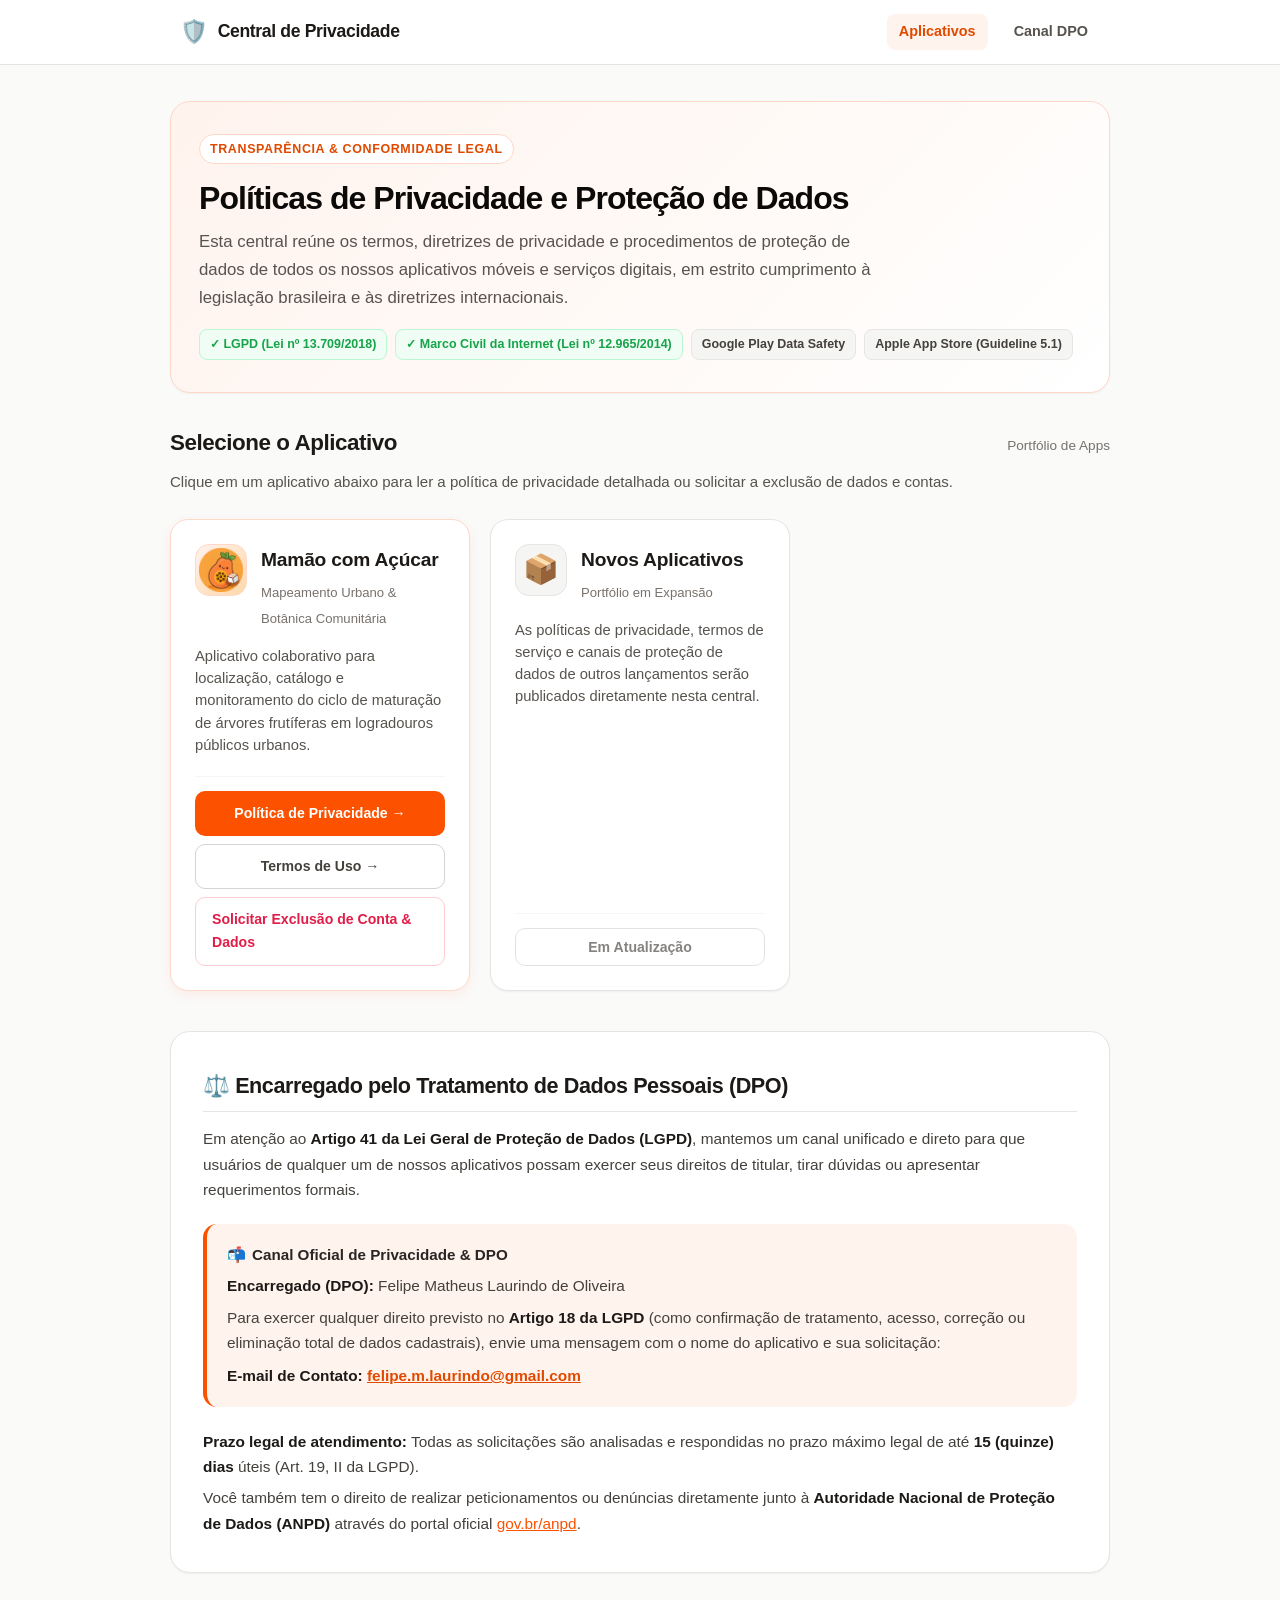
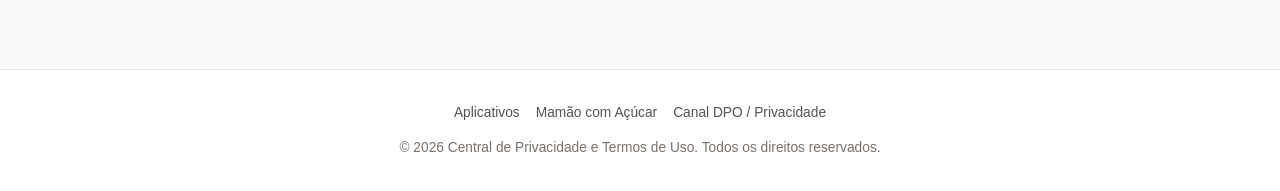
==== index.html @ bd93bca5 "feat: adicionar central de privacidade, termos de uso e política do Mamão com Açúcar" ====
<!DOCTYPE html>
<html lang="pt-BR">
<head>
  <meta charset="UTF-8">
  <meta name="viewport" content="width=device-width, initial-scale=1.0">
  <title>Central de Privacidade e Termos de Uso — Aplicativos</title>
  <meta name="description" content="Central unificada de transparência, privacidade e proteção de dados pessoais (LGPD) dos aplicativos desenvolvidos por Felipe Matheus.">
  <link rel="stylesheet" href="./assets/style.css">
  <link rel="icon" href="data:image/svg+xml,<svg xmlns=%22http://www.w3.org/2000/svg%22 viewBox=%220 0 100 100%22><text y=%22.9em%22 font-size=%2290%22>🛡️</text></svg>">
</head>
<body>

  <!-- Barra de Navegação -->
  <header class="site-header">
    <div class="header-container">
      <a href="./index.html" class="brand-link">
        <span class="brand-icon">🛡️</span>
        <span>Central de Privacidade</span>
      </a>
      <nav class="header-nav">
        <a href="#apps" class="nav-link active">Aplicativos</a>
        <a href="#dpo" class="nav-link">Canal DPO</a>
      </nav>
    </div>
  </header>

  <!-- Conteúdo Principal -->
  <main class="main-content hub-container">

    <!-- Seção de Apresentação / Hero -->
    <section class="hero-section">
      <div class="hero-tag">Transparência & Conformidade Legal</div>
      <h1 class="hero-title">Políticas de Privacidade e Proteção de Dados</h1>
      <p class="hero-description">
        Esta central reúne os termos, diretrizes de privacidade e procedimentos de proteção de dados de todos os nossos aplicativos móveis e serviços digitais, em estrito cumprimento à legislação brasileira e às diretrizes internacionais.
      </p>

      <div class="hero-badges">
        <span class="badge badge-green">✓ LGPD (Lei nº 13.709/2018)</span>
        <span class="badge badge-green">✓ Marco Civil da Internet (Lei nº 12.965/2014)</span>
        <span class="badge">Google Play Data Safety</span>
        <span class="badge">Apple App Store (Guideline 5.1)</span>
      </div>
    </section>

    <!-- Catálogo de Aplicativos -->
    <section id="apps">
      <div style="display: flex; align-items: baseline; justify-content: space-between; margin-bottom: 8px;">
        <h2 style="font-size: 1.4rem; font-weight: 800; color: var(--stone-900); letter-spacing: -0.02em;">
          Selecione o Aplicativo
        </h2>
        <span style="font-size: 0.85rem; color: var(--stone-500); font-weight: 500;">
          Portfólio de Apps
        </span>
      </div>
      <p style="color: var(--stone-600); font-size: 0.94rem; margin-bottom: 20px;">
        Clique em um aplicativo abaixo para ler a política de privacidade detalhada ou solicitar a exclusão de dados e contas.
      </p>

      <div class="apps-grid">

        <!-- Card: Mamão com Açúcar -->
        <article class="app-card featured">
          <div class="app-card-header">
            <div class="app-icon">
              <img src="./assets/mascot.png" alt="Mascote Mamão com Açúcar">
            </div>
            <div>
              <h3 class="app-name">Mamão com Açúcar</h3>
              <span class="app-category">Mapeamento Urbano & Botânica Comunitária</span>
            </div>
          </div>
          <div class="app-card-body">
            Aplicativo colaborativo para localização, catálogo e monitoramento do ciclo de maturação de árvores frutíferas em logradouros públicos urbanos.
          </div>
          <div class="app-card-actions">
            <a href="./mamao-com-acucar/index.html" class="btn btn-primary">
              Política de Privacidade →
            </a>
            <a href="./mamao-com-acucar/termos.html" class="btn btn-outline">
              Termos de Uso →
            </a>
            <a href="./mamao-com-acucar/index.html#exclusao" class="btn btn-danger-outline">
              Solicitar Exclusão de Conta & Dados
            </a>
          </div>
        </article>

        <!-- Card: Espaço para Novo App (ex: Brete) -->
        <article class="app-card">
          <div class="app-card-header">
            <div class="app-icon neutral">📦</div>
            <div>
              <h3 class="app-name">Novos Aplicativos</h3>
              <span class="app-category">Portfólio em Expansão</span>
            </div>
          </div>
          <div class="app-card-body">
            As políticas de privacidade, termos de serviço e canais de proteção de dados de outros lançamentos serão publicados diretamente nesta central.
          </div>
          <div class="app-card-actions">
            <button class="btn btn-outline" disabled style="opacity: 0.65; cursor: not-allowed;">
              Em Atualização
            </button>
          </div>
        </article>

      </div>
    </section>

    <!-- Seção de Contato e DPO Unificado -->
    <section id="dpo" class="policy-card" style="margin-top: 10px;">
      <h2 style="margin-top: 0; padding-bottom: 8px;">
        ⚖️ Encarregado pelo Tratamento de Dados Pessoais (DPO)
      </h2>
      <p>
        Em atenção ao <strong>Artigo 41 da Lei Geral de Proteção de Dados (LGPD)</strong>, mantemos um canal unificado e direto para que usuários de qualquer um de nossos aplicativos possam exercer seus direitos de titular, tirar dúvidas ou apresentar requerimentos formais.
      </p>

      <div class="callout callout-orange">
        <div class="callout-title">
          <span>📬</span> Canal Oficial de Privacidade & DPO
        </div>
        <p style="margin-bottom: 6px;">
          <strong>Encarregado (DPO):</strong> Felipe Matheus Laurindo de Oliveira
        </p>
        <p style="margin-bottom: 8px;">
          Para exercer qualquer direito previsto no <strong>Artigo 18 da LGPD</strong> (como confirmação de tratamento, acesso, correção ou eliminação total de dados cadastrais), envie uma mensagem com o nome do aplicativo e sua solicitação:
        </p>
        <p style="margin-bottom: 0;">
          <strong>E-mail de Contato:</strong> 
          <a href="mailto:felipe.m.laurindo@gmail.com?subject=Solicita%C3%A7%C3%A3o%20de%20Privacidade%20-%20LGPD" style="color: var(--color-brand-dark); font-weight: 700; text-decoration: underline;">
            felipe.m.laurindo@gmail.com
          </a>
        </p>
      </div>

      <div style="font-size: 0.9rem; color: var(--stone-600); margin-top: 14px;">
        <p style="margin-bottom: 6px;">
          <strong>Prazo legal de atendimento:</strong> Todas as solicitações são analisadas e respondidas no prazo máximo legal de até <strong>15 (quinze) dias</strong> úteis (Art. 19, II da LGPD).
        </p>
        <p style="margin-bottom: 0;">
          Você também tem o direito de realizar peticionamentos ou denúncias diretamente junto à <strong>Autoridade Nacional de Proteção de Dados (ANPD)</strong> através do portal oficial <a href="https://www.gov.br/anpd" target="_blank" rel="noopener noreferrer" style="color: var(--color-brand); text-decoration: underline;">gov.br/anpd</a>.
        </p>
      </div>
    </section>

  </main>

  <!-- Rodapé -->
  <footer class="site-footer">
    <div class="footer-container">
      <div class="footer-links">
        <a href="#apps" class="footer-link">Aplicativos</a>
        <a href="./mamao-com-acucar/index.html" class="footer-link">Mamão com Açúcar</a>
        <a href="#dpo" class="footer-link">Canal DPO / Privacidade</a>
      </div>
      <div>
        © 2026 Central de Privacidade e Termos de Uso. Todos os direitos reservados.
      </div>
    </div>
  </footer>

</body>
</html>
---- assets/style.css ----
:root {
  --color-brand: #FC5200;
  --color-brand-dark: #E04A00;
  --color-brand-light: #FFF3ED;
  --color-brand-border: #FFD8C7;
  --color-green: #16A34A;
  --color-green-light: #F0FDF4;
  --color-green-border: #BBF7D0;
  --color-rose: #E11D48;
  --color-rose-light: #FFF1F2;
  --color-rose-border: #FECDD3;

  --stone-50: #FAFAF9;
  --stone-100: #F5F5F4;
  --stone-200: #E7E5E4;
  --stone-300: #D6D3D1;
  --stone-400: #A8A29E;
  --stone-500: #78716C;
  --stone-600: #57534E;
  --stone-700: #44403C;
  --stone-800: #292524;
  --stone-900: #1C1917;
  --stone-950: #0C0A09;

  --font-sans: -apple-system, BlinkMacSystemFont, "Segoe UI", Roboto, Inter, Helvetica, Arial, sans-serif;
  --shadow-sm: 0 1px 2px 0 rgba(0, 0, 0, 0.05);
  --shadow-md: 0 4px 6px -1px rgba(0, 0, 0, 0.08), 0 2px 4px -2px rgba(0, 0, 0, 0.06);
  --shadow-lg: 0 10px 15px -3px rgba(0, 0, 0, 0.08), 0 4px 6px -4px rgba(0, 0, 0, 0.04);
}

* {
  box-sizing: border-box;
  margin: 0;
  padding: 0;
}

html {
  font-family: var(--font-sans);
  color: var(--stone-900);
  background-color: var(--stone-50);
  line-height: 1.65;
  scroll-behavior: smooth;
  scroll-padding-top: 84px;
  -webkit-font-smoothing: antialiased;
}

body {
  min-height: 100vh;
  display: flex;
  flex-direction: column;
}

/* Header & Navbar */
.site-header {
  position: sticky;
  top: 0;
  z-index: 50;
  background-color: rgba(255, 255, 255, 0.92);
  backdrop-filter: blur(12px);
  -webkit-backdrop-filter: blur(12px);
  border-bottom: 1px solid var(--stone-200);
}

.header-container {
  max-width: 960px;
  margin: 0 auto;
  padding: 14px 20px;
  display: flex;
  align-items: center;
  justify-content: space-between;
  gap: 16px;
}

.brand-link {
  display: flex;
  align-items: center;
  gap: 10px;
  text-decoration: none;
  color: var(--stone-900);
  font-weight: 800;
  font-size: 1.1rem;
  letter-spacing: -0.02em;
}

.brand-icon {
  font-size: 1.4rem;
  line-height: 1;
  display: flex;
  align-items: center;
}

.brand-img {
  width: 30px;
  height: 30px;
  object-fit: contain;
  display: block;
}

.header-nav {
  display: flex;
  align-items: center;
  gap: 14px;
}

.nav-link {
  color: var(--stone-600);
  text-decoration: none;
  font-size: 0.9rem;
  font-weight: 600;
  padding: 6px 12px;
  border-radius: 8px;
  transition: all 0.2s ease;
}

.nav-link:hover {
  color: var(--color-brand);
  background-color: var(--color-brand-light);
}

.nav-link.active {
  color: var(--color-brand-dark);
  background-color: var(--color-brand-light);
}

/* Layout Containers */
.main-content {
  flex: 1;
  max-width: 860px;
  width: 100%;
  margin: 0 auto;
  padding: 36px 20px 60px;
}

.main-content.hub-container {
  max-width: 980px;
}

/* Hero Section */
.hero-section {
  background: linear-gradient(135deg, #FFF3ED 0%, #FFFFFF 100%);
  border: 1px solid var(--color-brand-border);
  border-radius: 20px;
  padding: 32px 28px;
  margin-bottom: 32px;
  box-shadow: var(--shadow-sm);
}

.hero-tag {
  display: inline-flex;
  align-items: center;
  gap: 6px;
  font-size: 0.78rem;
  font-weight: 700;
  text-transform: uppercase;
  letter-spacing: 0.05em;
  color: var(--color-brand-dark);
  background-color: #FFFFFF;
  border: 1px solid var(--color-brand-border);
  padding: 4px 10px;
  border-radius: 20px;
  margin-bottom: 14px;
}

.hero-title {
  font-size: 2rem;
  font-weight: 800;
  color: var(--stone-950);
  line-height: 1.25;
  letter-spacing: -0.03em;
  margin-bottom: 10px;
}

.hero-description {
  font-size: 1.05rem;
  color: var(--stone-600);
  max-width: 680px;
}

.hero-badges {
  display: flex;
  flex-wrap: wrap;
  gap: 8px;
  margin-top: 18px;
}

.badge {
  display: inline-flex;
  align-items: center;
  gap: 5px;
  font-size: 0.78rem;
  font-weight: 600;
  padding: 4px 10px;
  border-radius: 8px;
  background-color: var(--stone-100);
  color: var(--stone-700);
  border: 1px solid var(--stone-200);
}

.badge-green {
  background-color: var(--color-green-light);
  color: var(--color-green);
  border-color: var(--color-green-border);
}

.badge-orange {
  background-color: var(--color-brand-light);
  color: var(--color-brand-dark);
  border-color: var(--color-brand-border);
}

/* App Cards Grid (Hub) */
.apps-grid {
  display: grid;
  grid-template-columns: repeat(auto-fill, minmax(290px, 1fr));
  gap: 20px;
  margin-top: 24px;
  margin-bottom: 40px;
}

.app-card {
  background-color: #FFFFFF;
  border: 1px solid var(--stone-200);
  border-radius: 18px;
  padding: 24px;
  display: flex;
  flex-direction: column;
  box-shadow: var(--shadow-sm);
  transition: all 0.25s ease;
  position: relative;
}

.app-card:hover {
  transform: translateY(-3px);
  box-shadow: var(--shadow-md);
  border-color: var(--stone-300);
}

.app-card.featured {
  border-color: var(--color-brand-border);
  box-shadow: 0 4px 12px rgba(252, 82, 0, 0.08);
}

.app-card-header {
  display: flex;
  align-items: flex-start;
  gap: 14px;
  margin-bottom: 14px;
}

.app-icon {
  width: 52px;
  height: 52px;
  border-radius: 14px;
  display: flex;
  align-items: center;
  justify-content: center;
  font-size: 1.8rem;
  background: linear-gradient(135deg, #FFF3ED 0%, #FED7AA 100%);
  border: 1px solid var(--color-brand-border);
  flex-shrink: 0;
}

.app-icon.neutral {
  background: var(--stone-100);
  border-color: var(--stone-200);
}

.app-icon img {
  width: 44px;
  height: 44px;
  object-fit: contain;
  display: block;
}

.app-name {
  font-size: 1.2rem;
  font-weight: 700;
  color: var(--stone-900);
  letter-spacing: -0.01em;
  margin-bottom: 3px;
}

.app-category {
  font-size: 0.82rem;
  color: var(--stone-500);
  font-weight: 500;
}

.app-card-body {
  flex: 1;
  font-size: 0.92rem;
  color: var(--stone-600);
  margin-bottom: 20px;
  line-height: 1.5;
}

.app-card-actions {
  display: flex;
  flex-direction: column;
  gap: 8px;
  padding-top: 14px;
  border-top: 1px solid var(--stone-100);
}

.btn {
  display: inline-flex;
  align-items: center;
  justify-content: center;
  gap: 8px;
  padding: 10px 16px;
  border-radius: 10px;
  font-size: 0.88rem;
  font-weight: 600;
  text-decoration: none;
  cursor: pointer;
  transition: all 0.2s ease;
  border: 1px solid transparent;
}

.btn-primary {
  background-color: var(--color-brand);
  color: #FFFFFF;
}

.btn-primary:hover {
  background-color: var(--color-brand-dark);
}

.btn-outline {
  background-color: #FFFFFF;
  color: var(--stone-700);
  border-color: var(--stone-300);
}

.btn-outline:hover {
  background-color: var(--stone-100);
  border-color: var(--stone-400);
}

.btn-danger-outline {
  background-color: #FFFFFF;
  color: var(--color-rose);
  border-color: var(--color-rose-border);
}

.btn-danger-outline:hover {
  background-color: var(--color-rose-light);
}

/* Document & Policy Styles */
.policy-card {
  background-color: #FFFFFF;
  border: 1px solid var(--stone-200);
  border-radius: 20px;
  padding: 36px 32px;
  box-shadow: var(--shadow-sm);
  margin-bottom: 36px;
}

@media (max-width: 640px) {
  .policy-card {
    padding: 24px 18px;
  }
  .hero-section {
    padding: 24px 18px;
  }
  .hero-title {
    font-size: 1.6rem;
  }
}

.toc-box {
  background-color: var(--stone-50);
  border: 1px solid var(--stone-200);
  border-radius: 14px;
  padding: 20px;
  margin: 24px 0 36px;
}

.toc-title {
  font-size: 0.95rem;
  font-weight: 700;
  color: var(--stone-900);
  margin-bottom: 10px;
  display: flex;
  align-items: center;
  gap: 6px;
}

.toc-list {
  list-style: none;
  display: grid;
  grid-template-columns: repeat(auto-fit, minmax(260px, 1fr));
  gap: 8px 16px;
}

.toc-link {
  color: var(--stone-700);
  text-decoration: none;
  font-size: 0.88rem;
  transition: color 0.15s;
  display: flex;
  align-items: center;
  gap: 6px;
}

.toc-link:hover {
  color: var(--color-brand);
  text-decoration: underline;
}

.policy-card h2 {
  font-size: 1.35rem;
  font-weight: 800;
  color: var(--stone-900);
  letter-spacing: -0.02em;
  margin-top: 36px;
  margin-bottom: 14px;
  padding-bottom: 8px;
  border-bottom: 1px solid var(--stone-200);
  display: flex;
  align-items: center;
  gap: 8px;
}

.policy-card h3 {
  font-size: 1.08rem;
  font-weight: 700;
  color: var(--stone-800);
  margin-top: 20px;
  margin-bottom: 8px;
}

.policy-card p {
  margin-bottom: 16px;
  color: var(--stone-700);
  font-size: 0.96rem;
}

.policy-card ul, .policy-card ol {
  margin-bottom: 18px;
  padding-left: 24px;
  color: var(--stone-700);
  font-size: 0.96rem;
}

.policy-card li {
  margin-bottom: 8px;
}

.policy-card strong {
  color: var(--stone-900);
  font-weight: 600;
}

/* Callout Box */
.callout {
  border-radius: 14px;
  padding: 18px 20px;
  margin: 22px 0;
  border-left: 4px solid;
}

.callout-orange {
  background-color: var(--color-brand-light);
  border-color: var(--color-brand);
  color: var(--stone-800);
}

.callout-green {
  background-color: var(--color-green-light);
  border-color: var(--color-green);
  color: var(--stone-800);
}

.callout-rose {
  background-color: var(--color-rose-light);
  border-color: var(--color-rose);
  color: var(--stone-800);
}

.callout-title {
  font-weight: 700;
  font-size: 0.95rem;
  margin-bottom: 6px;
  display: flex;
  align-items: center;
  gap: 6px;
}

/* Legal Tables */
.table-responsive {
  width: 100%;
  overflow-x: auto;
  margin: 20px 0 24px;
  border: 1px solid var(--stone-200);
  border-radius: 12px;
}

.legal-table {
  width: 100%;
  border-collapse: collapse;
  font-size: 0.88rem;
  text-align: left;
  background-color: #FFFFFF;
}

.legal-table th {
  background-color: var(--stone-100);
  color: var(--stone-800);
  font-weight: 700;
  padding: 12px 16px;
  border-bottom: 1px solid var(--stone-200);
}

.legal-table td {
  padding: 12px 16px;
  border-bottom: 1px solid var(--stone-200);
  color: var(--stone-700);
  vertical-align: top;
}

.legal-table tr:last-child td {
  border-bottom: none;
}

.legal-table tr:hover td {
  background-color: var(--stone-50);
}

/* Footer */
.site-footer {
  background-color: #FFFFFF;
  border-top: 1px solid var(--stone-200);
  padding: 32px 20px;
  margin-top: auto;
}

.footer-container {
  max-width: 960px;
  margin: 0 auto;
  display: flex;
  flex-direction: column;
  align-items: center;
  text-align: center;
  gap: 12px;
  font-size: 0.86rem;
  color: var(--stone-500);
}

.footer-links {
  display: flex;
  flex-wrap: wrap;
  justify-content: center;
  gap: 16px;
}

.footer-link {
  color: var(--stone-600);
  text-decoration: none;
  font-weight: 500;
}

.footer-link:hover {
  color: var(--color-brand);
}
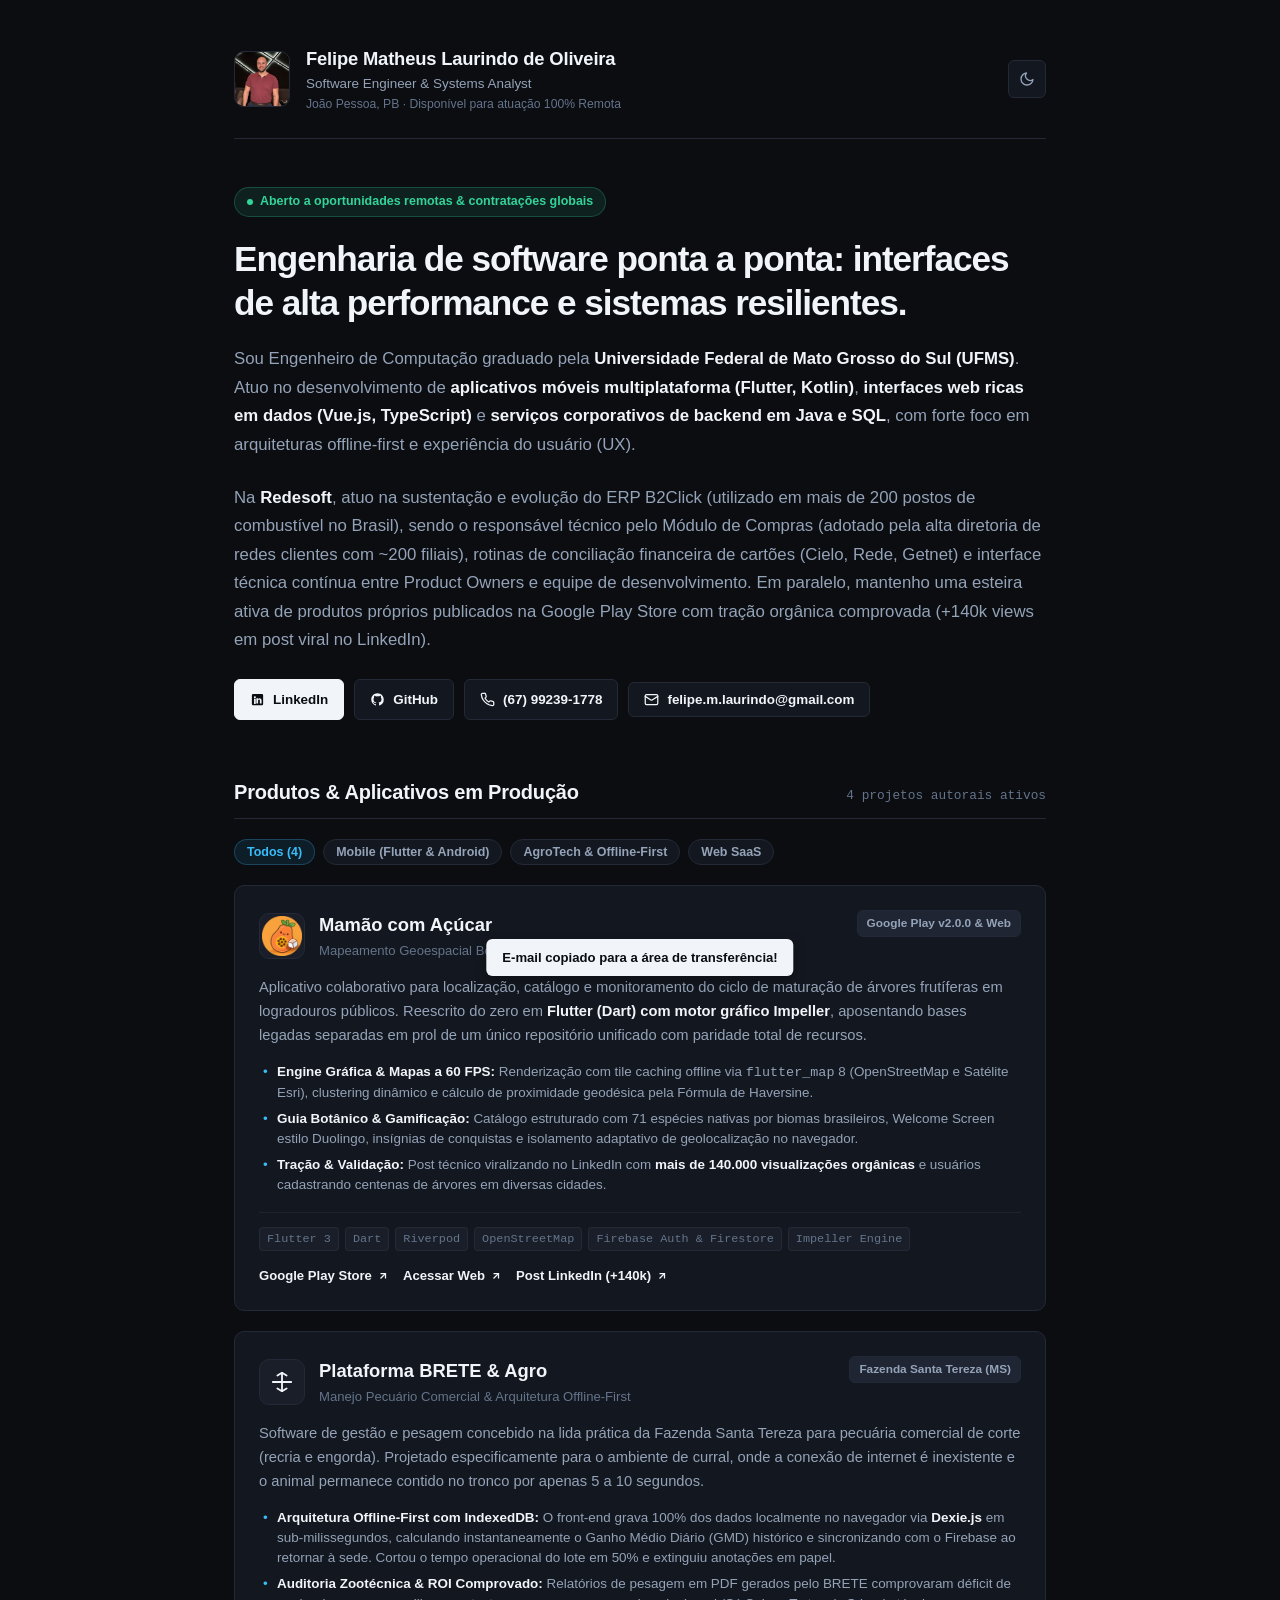
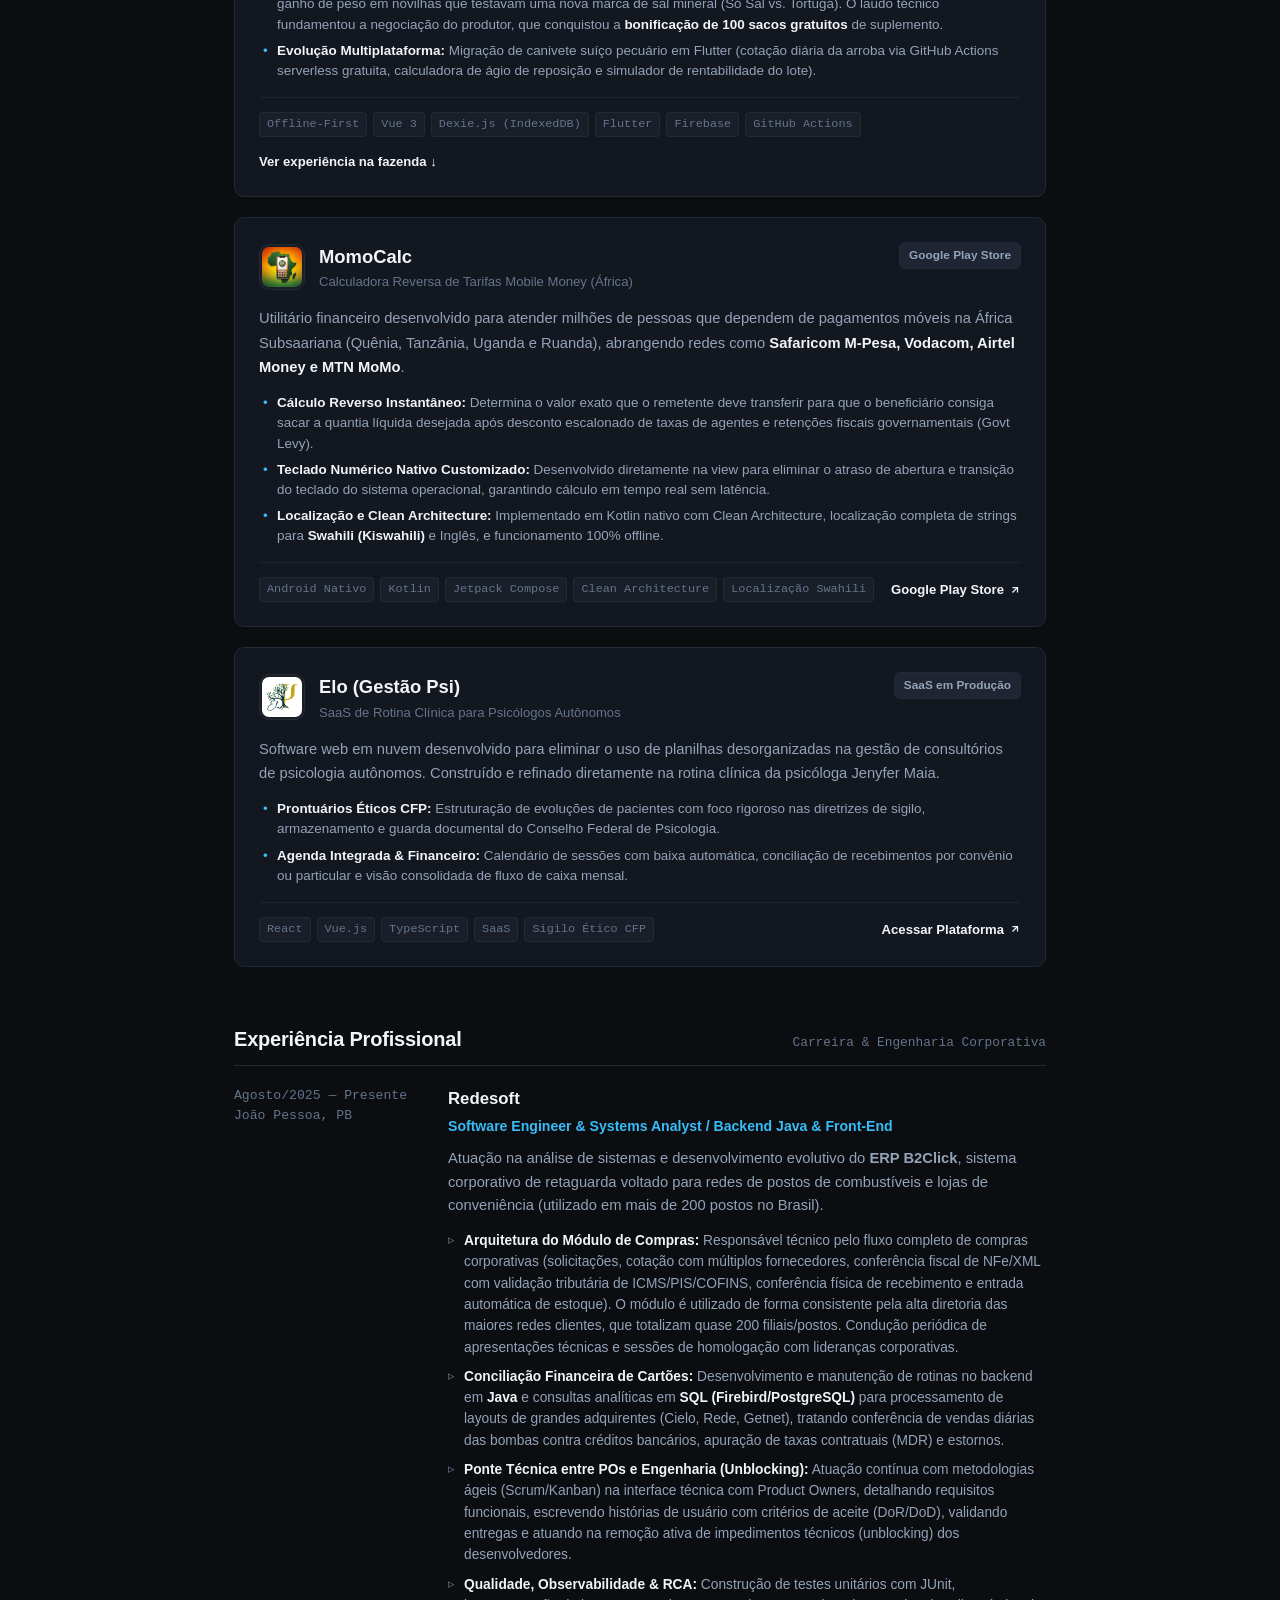
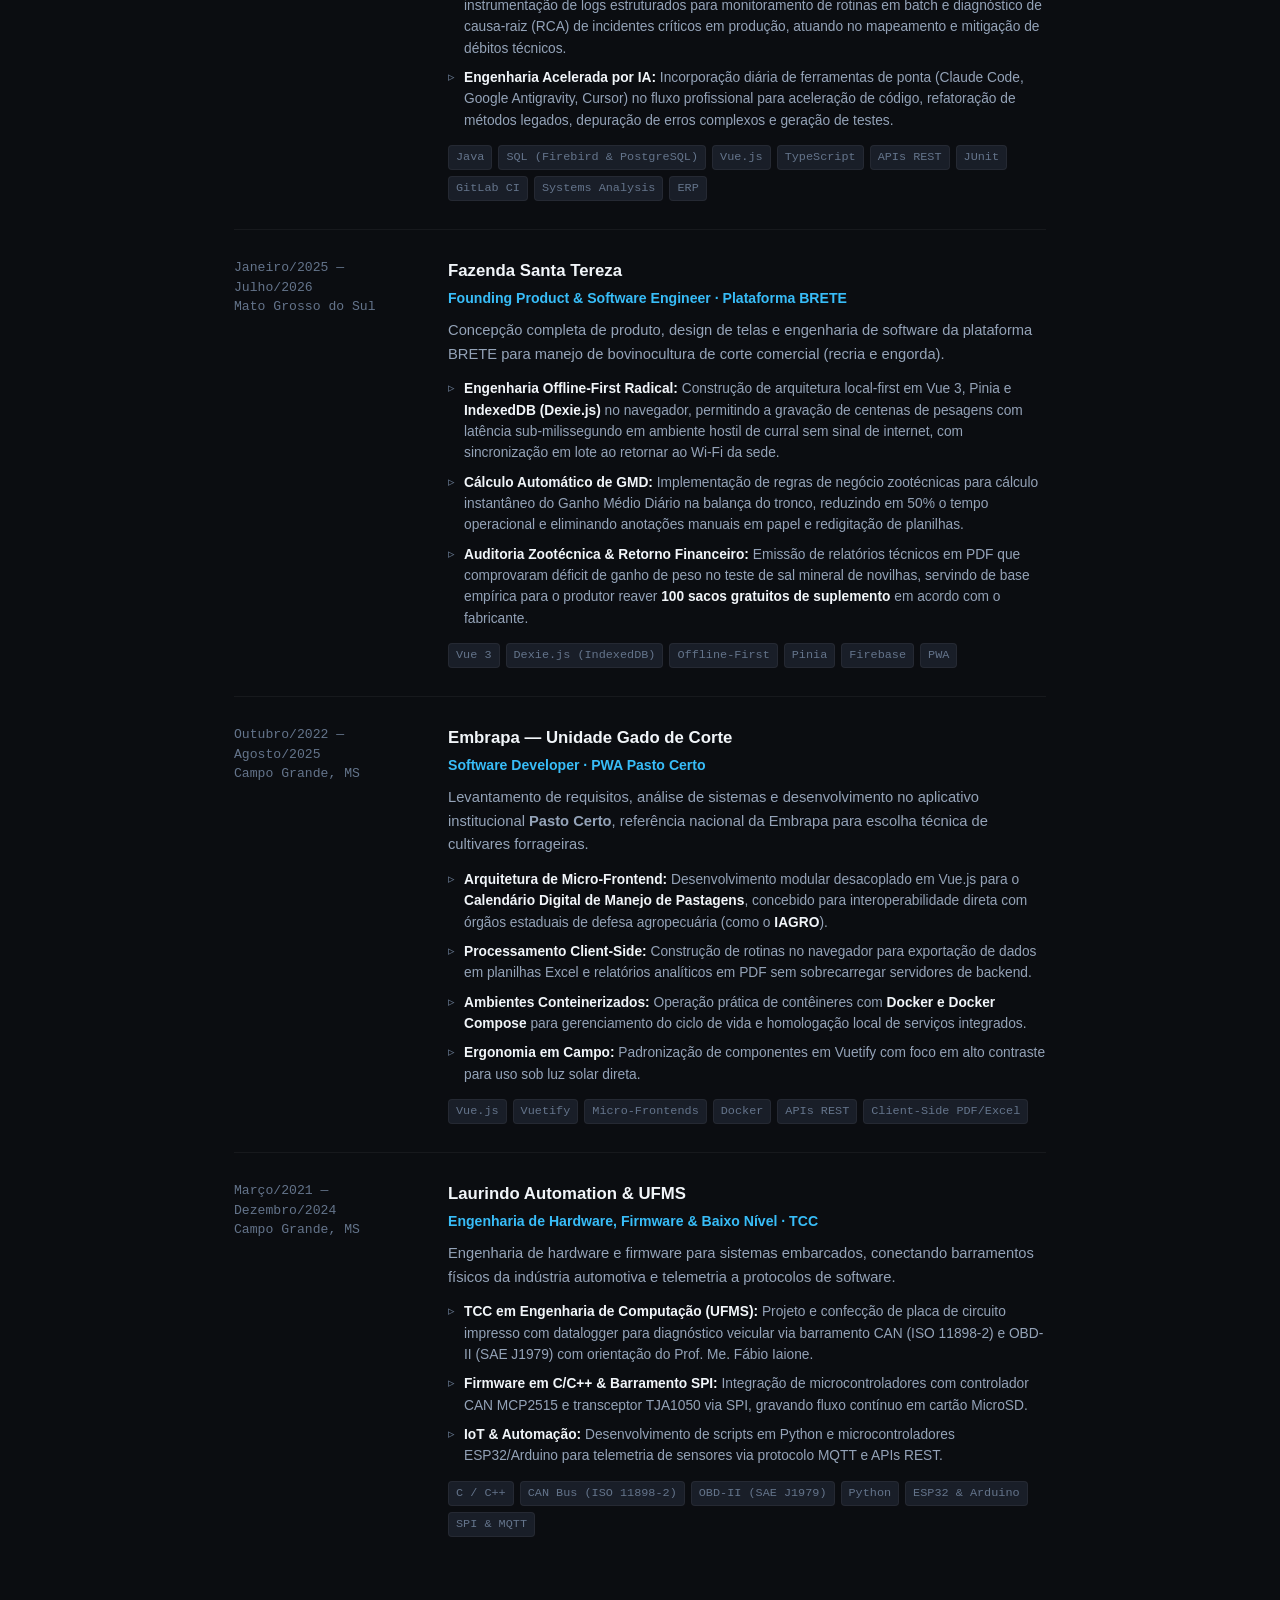
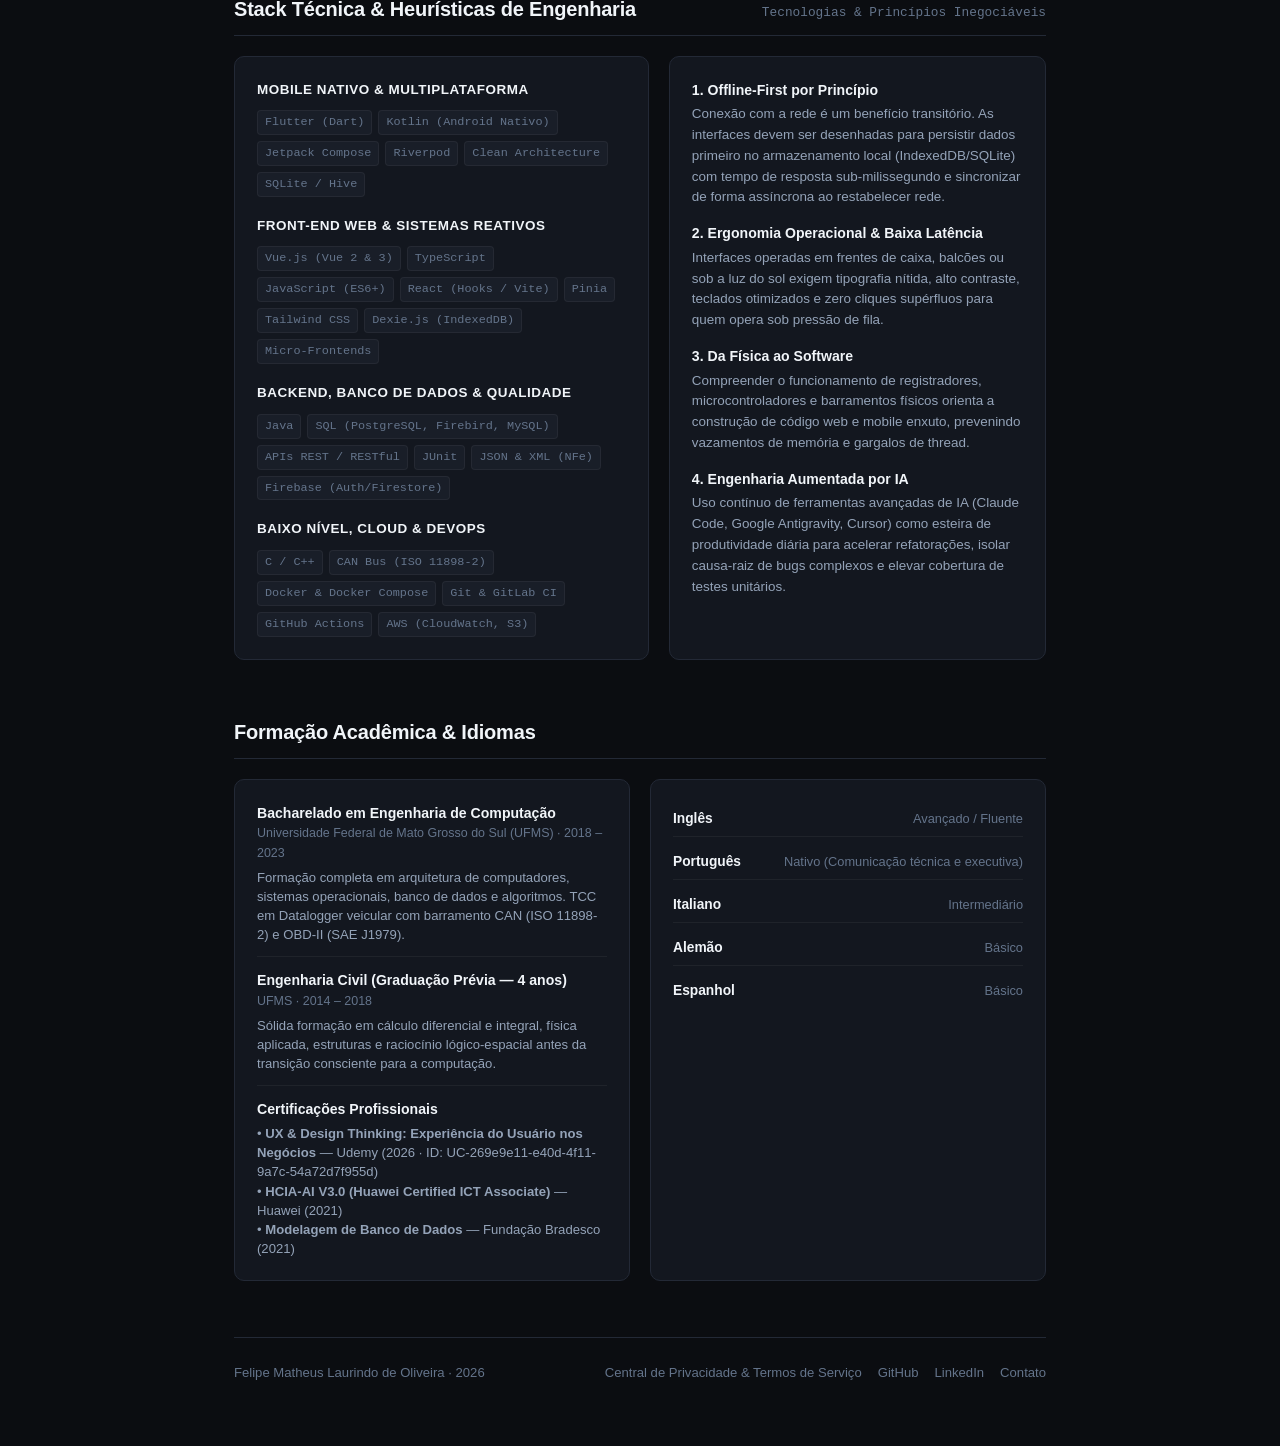
==== commit 1aeded90: "feat: adicionar termos de servico e padronizar central de privacidade - Cria paginas de Termos de Se" ====
--- a/index.html
+++ b/index.html
@@ -3,163 +3,660 @@
 <head>
   <meta charset="UTF-8">
   <meta name="viewport" content="width=device-width, initial-scale=1.0">
-  <title>Central de Privacidade e Termos de Uso — Aplicativos</title>
-  <meta name="description" content="Central unificada de transparência, privacidade e proteção de dados pessoais (LGPD) dos aplicativos desenvolvidos por Felipe Matheus.">
-  <link rel="stylesheet" href="./assets/style.css">
-  <link rel="icon" href="data:image/svg+xml,<svg xmlns=%22http://www.w3.org/2000/svg%22 viewBox=%220 0 100 100%22><text y=%22.9em%22 font-size=%2290%22>🛡️</text></svg>">
+  <title>Felipe Matheus — Software Engineer & Systems Analyst</title>
+  <meta name="description" content="Engenheiro de Computação (UFMS). Software Engineer com sólida atuação em desenvolvimento mobile (Flutter/Kotlin), front-end corporativo (Vue.js/TypeScript), backend em Java/SQL e sistemas offline-first.">
+  <link rel="icon" href="data:image/svg+xml,<svg xmlns=%22http://www.w3.org/2000/svg%22 viewBox=%220 0 100 100%22><text y=%22.9em%22 font-size=%2290%22>⚡</text></svg>">
+
+  <!-- Open Graph -->
+  <meta property="og:title" content="Felipe Matheus — Software Engineer & Systems Analyst">
+  <meta property="og:description" content="Engenheiro de Computação (UFMS). Mobile (Flutter/Kotlin), Front-End (Vue/TypeScript), Backend Java e arquiteturas offline-first com produtos em produção.">
+  <meta property="og:image" content="https://felipematheuslo.github.io/assets/felipe-matheus.png">
+  <meta property="og:type" content="website">
+  <meta property="og:url" content="https://felipematheuslo.github.io/">
+
+  <link rel="stylesheet" href="./assets/portfolio.css">
 </head>
 <body>
 
-  <!-- Barra de Navegação -->
-  <header class="site-header">
-    <div class="header-container">
-      <a href="./index.html" class="brand-link">
-        <span class="brand-icon">🛡️</span>
-        <span>Central de Privacidade</span>
-      </a>
-      <nav class="header-nav">
-        <a href="#apps" class="nav-link active">Aplicativos</a>
-        <a href="#dpo" class="nav-link">Canal DPO</a>
-      </nav>
-    </div>
-  </header>
-
-  <!-- Conteúdo Principal -->
-  <main class="main-content hub-container">
-
-    <!-- Seção de Apresentação / Hero -->
-    <section class="hero-section">
-      <div class="hero-tag">Transparência & Conformidade Legal</div>
-      <h1 class="hero-title">Políticas de Privacidade e Proteção de Dados</h1>
-      <p class="hero-description">
-        Esta central reúne os termos, diretrizes de privacidade e procedimentos de proteção de dados de todos os nossos aplicativos móveis e serviços digitais, em estrito cumprimento à legislação brasileira e às diretrizes internacionais.
+  <div class="site-container">
+
+    <!-- ====================================================================
+         HEADER EXECUTIVO
+         ==================================================================== -->
+    <header class="site-header">
+      <div class="profile-summary">
+        <img src="./assets/felipe-matheus.png" alt="Felipe Matheus" class="profile-avatar">
+        <div class="profile-text">
+          <span class="profile-name">Felipe Matheus Laurindo de Oliveira</span>
+          <span class="profile-headline">Software Engineer & Systems Analyst</span>
+          <span class="profile-location">João Pessoa, PB · Disponível para atuação 100% Remota</span>
+        </div>
+      </div>
+
+      <div class="header-controls">
+        <button id="themeToggleBtn" class="theme-button" aria-label="Alternar tema claro/escuro" title="Alternar tema">
+          <svg id="sunIcon" width="16" height="16" viewBox="0 0 24 24" fill="none" stroke="currentColor" stroke-width="2" stroke-linecap="round" stroke-linejoin="round" style="display: none;">
+            <circle cx="12" cy="12" r="5"/><line x1="12" y1="1" x2="12" y2="3"/><line x1="12" y1="21" x2="12" y2="23"/><line x1="4.22" y1="4.22" x2="5.64" y2="5.64"/><line x1="18.36" y1="18.36" x2="19.78" y2="19.78"/><line x1="1" y1="12" x2="3" y2="12"/><line x1="21" y1="12" x2="23" y2="12"/><line x1="4.22" y1="19.78" x2="5.64" y2="18.36"/><line x1="18.36" y1="5.64" x2="19.78" y2="4.22"/>
+          </svg>
+          <svg id="moonIcon" width="16" height="16" viewBox="0 0 24 24" fill="none" stroke="currentColor" stroke-width="2" stroke-linecap="round" stroke-linejoin="round">
+            <path d="M21 12.79A9 9 0 1 1 11.21 3 7 7 0 0 0 21 12.79z"/>
+          </svg>
+        </button>
+      </div>
+    </header>
+
+    <!-- ====================================================================
+         HERO / INTRODUÇÃO
+         ==================================================================== -->
+    <section class="hero-block">
+      <div class="status-pill">
+        <span class="status-dot"></span>
+        <span>Aberto a oportunidades remotas & contratações globais</span>
+      </div>
+
+      <h1 class="hero-statement">
+        Engenharia de software ponta a ponta: interfaces de alta performance e sistemas resilientes.
+      </h1>
+
+      <p class="hero-lead">
+        Sou Engenheiro de Computação graduado pela <strong>Universidade Federal de Mato Grosso do Sul (UFMS)</strong>. Atuo no desenvolvimento de <strong>aplicativos móveis multiplataforma (Flutter, Kotlin)</strong>, <strong>interfaces web ricas em dados (Vue.js, TypeScript)</strong> e <strong>serviços corporativos de backend em Java e SQL</strong>, com forte foco em arquiteturas offline-first e experiência do usuário (UX).
       </p>
 
-      <div class="hero-badges">
-        <span class="badge badge-green">✓ LGPD (Lei nº 13.709/2018)</span>
-        <span class="badge badge-green">✓ Marco Civil da Internet (Lei nº 12.965/2014)</span>
-        <span class="badge">Google Play Data Safety</span>
-        <span class="badge">Apple App Store (Guideline 5.1)</span>
+      <p class="hero-lead">
+        Na <strong>Redesoft</strong>, atuo na sustentação e evolução do ERP B2Click (utilizado em mais de 200 postos de combustível no Brasil), sendo o responsável técnico pelo Módulo de Compras (adotado pela alta diretoria de redes clientes com ~200 filiais), rotinas de conciliação financeira de cartões (Cielo, Rede, Getnet) e interface técnica contínua entre Product Owners e equipe de desenvolvimento. Em paralelo, mantenho uma esteira ativa de produtos próprios publicados na Google Play Store com tração orgânica comprovada (+140k views em post viral no LinkedIn).
+      </p>
+
+      <div class="hero-contact-bar">
+        <a href="https://www.linkedin.com/in/felipe-laurindo" target="_blank" rel="noopener noreferrer" class="btn-contact highlight">
+          <svg width="15" height="15" viewBox="0 0 24 24" fill="currentColor">
+            <path d="M19 3a2 2 0 0 1 2 2v14a2 2 0 0 1-2 2H5a2 2 0 0 1-2-2V5a2 2 0 0 1 2-2h14m-.5 15.5v-5.3a3.26 3.26 0 0 0-3.26-3.26c-.85 0-1.84.52-2.28 1.3v-1.11h-2.79v8.37h2.79v-4.93c0-.77.62-1.4 1.39-1.4a1.4 1.4 0 0 1 1.4 1.4v4.93h2.75M6.46 10.9v8.37H9.2V10.9H6.46M7.83 6.64a1.66 1.66 0 1 0 0 3.32 1.66 1.66 0 0 0 0-3.32Z"/>
+          </svg>
+          <span>LinkedIn</span>
+        </a>
+
+        <a href="https://github.com/felipematheuslo" target="_blank" rel="noopener noreferrer" class="btn-contact">
+          <svg width="15" height="15" viewBox="0 0 24 24" fill="currentColor">
+            <path fill-rule="evenodd" clip-rule="evenodd" d="M12 2C6.477 2 2 6.484 2 12.017c0 4.425 2.865 8.18 6.839 9.504.5.092.682-.217.682-.483 0-.237-.008-.868-.013-1.703-2.782.605-3.369-1.343-3.369-1.343-.454-1.158-1.11-1.466-1.11-1.466-.908-.62.069-.608.069-.608 1.003.07 1.53 1.032 1.53 1.032.892 1.53 2.341 1.088 2.91.832.092-.647.35-1.088.636-1.338-2.22-.253-4.555-1.113-4.555-4.951 0-1.093.39-1.988 1.029-2.688-.103-.253-.446-1.272.098-2.65 0 0 .84-.27 2.75 1.026A9.564 9.564 0 0112 6.844c.85.004 1.705.115 2.504.337 1.909-1.296 2.747-1.027 2.747-1.027.546 1.379.202 2.398.1 2.651.64.7 1.028 1.595 1.028 2.688 0 3.848-2.339 4.695-4.566 4.943.359.309.678.92.678 1.855 0 1.338-.012 2.419-.012 2.747 0 .268.18.58.688.482A10.019 10.019 0 0022 12.017C22 6.484 17.522 2 12 2z"/>
+          </svg>
+          <span>GitHub</span>
+        </a>
+
+        <a href="https://wa.me/5567992391778" target="_blank" rel="noopener noreferrer" class="btn-contact">
+          <svg width="15" height="15" viewBox="0 0 24 24" fill="none" stroke="currentColor" stroke-width="2" stroke-linecap="round" stroke-linejoin="round">
+            <path d="M22 16.92v3a2 2 0 0 1-2.18 2 19.79 19.79 0 0 1-8.63-3.07 19.5 19.5 0 0 1-6-6 19.79 19.79 0 0 1-3.07-8.67A2 2 0 0 1 4.11 2h3a2 2 0 0 1 2 1.72 12.84 12.84 0 0 0 .7 2.81 2 2 0 0 1-.45 2.11L8.09 9.91a16 16 0 0 0 6 6l1.27-1.27a2 2 0 0 1 2.11-.45 12.84 12.84 0 0 0 2.81.7A2 2 0 0 1 22 16.92z"/>
+          </svg>
+          <span>(67) 99239-1778</span>
+        </a>
+
+        <button onclick="copyEmailAddress()" class="btn-contact" id="btnCopyEmail" title="Clique para copiar">
+          <svg width="15" height="15" viewBox="0 0 24 24" fill="none" stroke="currentColor" stroke-width="2" stroke-linecap="round" stroke-linejoin="round">
+            <rect width="20" height="16" x="2" y="4" rx="2"/>
+            <path d="m22 7-8.97 5.7a1.94 1.94 0 0 1-2.06 0L2 7"/>
+          </svg>
+          <span>felipe.m.laurindo@gmail.com</span>
+        </button>
       </div>
     </section>
 
-    <!-- Catálogo de Aplicativos -->
-    <section id="apps">
-      <div style="display: flex; align-items: baseline; justify-content: space-between; margin-bottom: 8px;">
-        <h2 style="font-size: 1.4rem; font-weight: 800; color: var(--stone-900); letter-spacing: -0.02em;">
-          Selecione o Aplicativo
-        </h2>
-        <span style="font-size: 0.85rem; color: var(--stone-500); font-weight: 500;">
-          Portfólio de Apps
-        </span>
-      </div>
-      <p style="color: var(--stone-600); font-size: 0.94rem; margin-bottom: 20px;">
-        Clique em um aplicativo abaixo para ler a política de privacidade detalhada ou solicitar a exclusão de dados e contas.
-      </p>
-
-      <div class="apps-grid">
-
-        <!-- Card: Mamão com Açúcar -->
-        <article class="app-card featured">
-          <div class="app-card-header">
-            <div class="app-icon">
-              <img src="./assets/mascot.png" alt="Mascote Mamão com Açúcar">
-            </div>
-            <div>
-              <h3 class="app-name">Mamão com Açúcar</h3>
-              <span class="app-category">Mapeamento Urbano & Botânica Comunitária</span>
-            </div>
-          </div>
-          <div class="app-card-body">
-            Aplicativo colaborativo para localização, catálogo e monitoramento do ciclo de maturação de árvores frutíferas em logradouros públicos urbanos.
-          </div>
-          <div class="app-card-actions">
-            <a href="./mamao-com-acucar/index.html" class="btn btn-primary">
-              Política de Privacidade →
-            </a>
-            <a href="./mamao-com-acucar/termos.html" class="btn btn-outline">
-              Termos de Uso →
-            </a>
-            <a href="./mamao-com-acucar/index.html#exclusao" class="btn btn-danger-outline">
-              Solicitar Exclusão de Conta & Dados
-            </a>
+    <!-- ====================================================================
+         PROJETOS & APLICATIVOS (COM FILTRO DINÂMICO)
+         ==================================================================== -->
+    <section class="section-area">
+      <div class="section-title-row">
+        <h2 class="section-heading">Produtos & Aplicativos em Produção</h2>
+        <span class="section-counter">4 projetos autorais ativos</span>
+      </div>
+
+      <div class="project-filters">
+        <button class="filter-btn active" data-filter="all">Todos (4)</button>
+        <button class="filter-btn" data-filter="mobile">Mobile (Flutter & Android)</button>
+        <button class="filter-btn" data-filter="agrotech">AgroTech & Offline-First</button>
+        <button class="filter-btn" data-filter="web">Web SaaS</button>
+      </div>
+
+      <div class="projects-list">
+
+        <!-- 1. Mamão com Açúcar -->
+        <article class="project-card" data-category="mobile web">
+          <div class="project-card-header">
+            <div class="project-brand-box">
+              <img src="./assets/mascot.png" alt="Mascote Mamão com Açúcar" class="project-app-icon">
+              <div class="project-titles">
+                <h3 class="project-app-name">Mamão com Açúcar</h3>
+                <span class="project-tagline">Mapeamento Geoespacial Botânico Colaborativo</span>
+              </div>
+            </div>
+            <span class="platform-pill">Google Play v2.0.0 & Web</span>
+          </div>
+
+          <p class="project-body-text">
+            Aplicativo colaborativo para localização, catálogo e monitoramento do ciclo de maturação de árvores frutíferas em logradouros públicos. Reescrito do zero em <strong>Flutter (Dart) com motor gráfico Impeller</strong>, aposentando bases legadas separadas em prol de um único repositório unificado com paridade total de recursos.
+          </p>
+
+          <ul class="project-bullets">
+            <li><strong>Engine Gráfica & Mapas a 60 FPS:</strong> Renderização com tile caching offline via <code>flutter_map</code> 8 (OpenStreetMap e Satélite Esri), clustering dinâmico e cálculo de proximidade geodésica pela Fórmula de Haversine.</li>
+            <li><strong>Guia Botânico & Gamificação:</strong> Catálogo estruturado com 71 espécies nativas por biomas brasileiros, Welcome Screen estilo Duolingo, insígnias de conquistas e isolamento adaptativo de geolocalização no navegador.</li>
+            <li><strong>Tração & Validação:</strong> Post técnico viralizando no LinkedIn com <strong>mais de 140.000 visualizações orgânicas</strong> e usuários cadastrando centenas de árvores em diversas cidades.</li>
+          </ul>
+
+          <div class="project-footer">
+            <div class="tech-tags-cloud">
+              <span class="tag-badge">Flutter 3</span>
+              <span class="tag-badge">Dart</span>
+              <span class="tag-badge">Riverpod</span>
+              <span class="tag-badge">OpenStreetMap</span>
+              <span class="tag-badge">Firebase Auth & Firestore</span>
+              <span class="tag-badge">Impeller Engine</span>
+            </div>
+
+            <div class="project-cta-links">
+              <a href="https://play.google.com/store/apps/details?id=com.felipelaurindo.mamaocomacucar" target="_blank" rel="noopener noreferrer" class="cta-link">
+                <span>Google Play Store</span>
+                <svg width="12" height="12" viewBox="0 0 24 24" fill="none" stroke="currentColor" stroke-width="2.5"><path d="M7 17L17 7"/><path d="M7 7h10v10"/></svg>
+              </a>
+              <a href="https://mamaocomacucar.vercel.app/" target="_blank" rel="noopener noreferrer" class="cta-link">
+                <span>Acessar Web</span>
+                <svg width="12" height="12" viewBox="0 0 24 24" fill="none" stroke="currentColor" stroke-width="2.5"><path d="M7 17L17 7"/><path d="M7 7h10v10"/></svg>
+              </a>
+              <a href="https://www.linkedin.com/posts/felipe-laurindo_tem-um-p%C3%A9-de-pitanga-carregado-a-duas-esquinas-ugcPost-7504326966708326400-RpGV/" target="_blank" rel="noopener noreferrer" class="cta-link">
+                <span>Post LinkedIn (+140k)</span>
+                <svg width="12" height="12" viewBox="0 0 24 24" fill="none" stroke="currentColor" stroke-width="2.5"><path d="M7 17L17 7"/><path d="M7 7h10v10"/></svg>
+              </a>
+            </div>
           </div>
         </article>
 
-        <!-- Card: Espaço para Novo App (ex: Brete) -->
-        <article class="app-card">
-          <div class="app-card-header">
-            <div class="app-icon neutral">📦</div>
-            <div>
-              <h3 class="app-name">Novos Aplicativos</h3>
-              <span class="app-category">Portfólio em Expansão</span>
-            </div>
-          </div>
-          <div class="app-card-body">
-            As políticas de privacidade, termos de serviço e canais de proteção de dados de outros lançamentos serão publicados diretamente nesta central.
-          </div>
-          <div class="app-card-actions">
-            <button class="btn btn-outline" disabled style="opacity: 0.65; cursor: not-allowed;">
-              Em Atualização
-            </button>
+        <!-- 2. Plataforma BRETE -->
+        <article class="project-card" data-category="agrotech web mobile">
+          <div class="project-card-header">
+            <div class="project-brand-box">
+              <div class="project-app-icon" style="display:flex;align-items:center;justify-content:center;">
+                <svg width="22" height="22" viewBox="0 0 24 24" fill="none" stroke="currentColor" stroke-width="2" stroke-linecap="round" stroke-linejoin="round">
+                  <path d="M12 2v20"/><path d="m17 5-5-3-5 3"/><path d="m17 19-5 3-5-3"/><path d="M2 12h20"/>
+                </svg>
+              </div>
+              <div class="project-titles">
+                <h3 class="project-app-name">Plataforma BRETE & Agro</h3>
+                <span class="project-tagline">Manejo Pecuário Comercial & Arquitetura Offline-First</span>
+              </div>
+            </div>
+            <span class="platform-pill">Fazenda Santa Tereza (MS)</span>
+          </div>
+
+          <p class="project-body-text">
+            Software de gestão e pesagem concebido na lida prática da Fazenda Santa Tereza para pecuária comercial de corte (recria e engorda). Projetado especificamente para o ambiente de curral, onde a conexão de internet é inexistente e o animal permanece contido no tronco por apenas 5 a 10 segundos.
+          </p>
+
+          <ul class="project-bullets">
+            <li><strong>Arquitetura Offline-First com IndexedDB:</strong> O front-end grava 100% dos dados localmente no navegador via <strong>Dexie.js</strong> em sub-milissegundos, calculando instantaneamente o Ganho Médio Diário (GMD) histórico e sincronizando com o Firebase ao retornar à sede. Cortou o tempo operacional do lote em 50% e extinguiu anotações em papel.</li>
+            <li><strong>Auditoria Zootécnica & ROI Comprovado:</strong> Relatórios de pesagem em PDF gerados pelo BRETE comprovaram déficit de ganho de peso em novilhas que testavam uma nova marca de sal mineral (Só Sal vs. Tortuga). O laudo técnico fundamentou a negociação do produtor, que conquistou a <strong>bonificação de 100 sacos gratuitos</strong> de suplemento.</li>
+            <li><strong>Evolução Multiplataforma:</strong> Migração de canivete suíço pecuário em Flutter (cotação diária da arroba via GitHub Actions serverless gratuita, calculadora de ágio de reposição e simulador de rentabilidade do lote).</li>
+          </ul>
+
+          <div class="project-footer">
+            <div class="tech-tags-cloud">
+              <span class="tag-badge">Offline-First</span>
+              <span class="tag-badge">Vue 3</span>
+              <span class="tag-badge">Dexie.js (IndexedDB)</span>
+              <span class="tag-badge">Flutter</span>
+              <span class="tag-badge">Firebase</span>
+              <span class="tag-badge">GitHub Actions</span>
+            </div>
+
+            <div class="project-cta-links">
+              <a href="#experiencia" class="cta-link">
+                <span>Ver experiência na fazenda ↓</span>
+              </a>
+            </div>
           </div>
         </article>
 
+        <!-- 3. MomoCalc -->
+        <article class="project-card" data-category="mobile">
+          <div class="project-card-header">
+            <div class="project-brand-box">
+              <img src="./assets/momocalc-icon.png" alt="MomoCalc App Icon" class="project-app-icon">
+              <div class="project-titles">
+                <h3 class="project-app-name">MomoCalc</h3>
+                <span class="project-tagline">Calculadora Reversa de Tarifas Mobile Money (África)</span>
+              </div>
+            </div>
+            <span class="platform-pill">Google Play Store</span>
+          </div>
+
+          <p class="project-body-text">
+            Utilitário financeiro desenvolvido para atender milhões de pessoas que dependem de pagamentos móveis na África Subsaariana (Quênia, Tanzânia, Uganda e Ruanda), abrangendo redes como <strong>Safaricom M-Pesa, Vodacom, Airtel Money e MTN MoMo</strong>.
+          </p>
+
+          <ul class="project-bullets">
+            <li><strong>Cálculo Reverso Instantâneo:</strong> Determina o valor exato que o remetente deve transferir para que o beneficiário consiga sacar a quantia líquida desejada após desconto escalonado de taxas de agentes e retenções fiscais governamentais (Govt Levy).</li>
+            <li><strong>Teclado Numérico Nativo Customizado:</strong> Desenvolvido diretamente na view para eliminar o atraso de abertura e transição do teclado do sistema operacional, garantindo cálculo em tempo real sem latência.</li>
+            <li><strong>Localização e Clean Architecture:</strong> Implementado em Kotlin nativo com Clean Architecture, localização completa de strings para <strong>Swahili (Kiswahili)</strong> e Inglês, e funcionamento 100% offline.</li>
+          </ul>
+
+          <div class="project-footer">
+            <div class="tech-tags-cloud">
+              <span class="tag-badge">Android Nativo</span>
+              <span class="tag-badge">Kotlin</span>
+              <span class="tag-badge">Jetpack Compose</span>
+              <span class="tag-badge">Clean Architecture</span>
+              <span class="tag-badge">Localização Swahili</span>
+            </div>
+
+            <div class="project-cta-links">
+              <a href="https://play.google.com/store/apps/details?id=com.felipelaurindo.mobilemoneycalc" target="_blank" rel="noopener noreferrer" class="cta-link">
+                <span>Google Play Store</span>
+                <svg width="12" height="12" viewBox="0 0 24 24" fill="none" stroke="currentColor" stroke-width="2.5"><path d="M7 17L17 7"/><path d="M7 7h10v10"/></svg>
+              </a>
+            </div>
+          </div>
+        </article>
+
+        <!-- 4. Elo Gestão Psi -->
+        <article class="project-card" data-category="web">
+          <div class="project-card-header">
+            <div class="project-brand-box">
+              <img src="./assets/elo-icon.png" alt="Elo Logo" class="project-app-icon">
+              <div class="project-titles">
+                <h3 class="project-app-name">Elo (Gestão Psi)</h3>
+                <span class="project-tagline">SaaS de Rotina Clínica para Psicólogos Autônomos</span>
+              </div>
+            </div>
+            <span class="platform-pill">SaaS em Produção</span>
+          </div>
+
+          <p class="project-body-text">
+            Software web em nuvem desenvolvido para eliminar o uso de planilhas desorganizadas na gestão de consultórios de psicologia autônomos. Construído e refinado diretamente na rotina clínica da psicóloga Jenyfer Maia.
+          </p>
+
+          <ul class="project-bullets">
+            <li><strong>Prontuários Éticos CFP:</strong> Estruturação de evoluções de pacientes com foco rigoroso nas diretrizes de sigilo, armazenamento e guarda documental do Conselho Federal de Psicologia.</li>
+            <li><strong>Agenda Integrada & Financeiro:</strong> Calendário de sessões com baixa automática, conciliação de recebimentos por convênio ou particular e visão consolidada de fluxo de caixa mensal.</li>
+          </ul>
+
+          <div class="project-footer">
+            <div class="tech-tags-cloud">
+              <span class="tag-badge">React</span>
+              <span class="tag-badge">Vue.js</span>
+              <span class="tag-badge">TypeScript</span>
+              <span class="tag-badge">SaaS</span>
+              <span class="tag-badge">Sigilo Ético CFP</span>
+            </div>
+
+            <div class="project-cta-links">
+              <a href="https://elogestaopsi.vercel.app" target="_blank" rel="noopener noreferrer" class="cta-link">
+                <span>Acessar Plataforma</span>
+                <svg width="12" height="12" viewBox="0 0 24 24" fill="none" stroke="currentColor" stroke-width="2.5"><path d="M7 17L17 7"/><path d="M7 7h10v10"/></svg>
+              </a>
+            </div>
+          </div>
+        </article>
+
       </div>
     </section>
 
-    <!-- Seção de Contato e DPO Unificado -->
-    <section id="dpo" class="policy-card" style="margin-top: 10px;">
-      <h2 style="margin-top: 0; padding-bottom: 8px;">
-        ⚖️ Encarregado pelo Tratamento de Dados Pessoais (DPO)
-      </h2>
-      <p>
-        Em atenção ao <strong>Artigo 41 da Lei Geral de Proteção de Dados (LGPD)</strong>, mantemos um canal unificado e direto para que usuários de qualquer um de nossos aplicativos possam exercer seus direitos de titular, tirar dúvidas ou apresentar requerimentos formais.
-      </p>
-
-      <div class="callout callout-orange">
-        <div class="callout-title">
-          <span>📬</span> Canal Oficial de Privacidade & DPO
-        </div>
-        <p style="margin-bottom: 6px;">
-          <strong>Encarregado (DPO):</strong> Felipe Matheus Laurindo de Oliveira
-        </p>
-        <p style="margin-bottom: 8px;">
-          Para exercer qualquer direito previsto no <strong>Artigo 18 da LGPD</strong> (como confirmação de tratamento, acesso, correção ou eliminação total de dados cadastrais), envie uma mensagem com o nome do aplicativo e sua solicitação:
-        </p>
-        <p style="margin-bottom: 0;">
-          <strong>E-mail de Contato:</strong> 
-          <a href="mailto:felipe.m.laurindo@gmail.com?subject=Solicita%C3%A7%C3%A3o%20de%20Privacidade%20-%20LGPD" style="color: var(--color-brand-dark); font-weight: 700; text-decoration: underline;">
-            felipe.m.laurindo@gmail.com
-          </a>
-        </p>
-      </div>
-
-      <div style="font-size: 0.9rem; color: var(--stone-600); margin-top: 14px;">
-        <p style="margin-bottom: 6px;">
-          <strong>Prazo legal de atendimento:</strong> Todas as solicitações são analisadas e respondidas no prazo máximo legal de até <strong>15 (quinze) dias</strong> úteis (Art. 19, II da LGPD).
-        </p>
-        <p style="margin-bottom: 0;">
-          Você também tem o direito de realizar peticionamentos ou denúncias diretamente junto à <strong>Autoridade Nacional de Proteção de Dados (ANPD)</strong> através do portal oficial <a href="https://www.gov.br/anpd" target="_blank" rel="noopener noreferrer" style="color: var(--color-brand); text-decoration: underline;">gov.br/anpd</a>.
-        </p>
+    <!-- ====================================================================
+         EXPERIÊNCIA PROFISSIONAL / CARREIRA
+         ==================================================================== -->
+    <section id="experiencia" class="section-area">
+      <div class="section-title-row">
+        <h2 class="section-heading">Experiência Profissional</h2>
+        <span class="section-counter">Carreira & Engenharia Corporativa</span>
+      </div>
+
+      <div class="career-timeline">
+
+        <!-- 1. Redesoft -->
+        <div class="career-item">
+          <div class="career-sidebar">
+            Agosto/2025 — Presente<br>
+            João Pessoa, PB
+          </div>
+          <div>
+            <div class="career-company-name">Redesoft</div>
+            <div class="career-role-title">Software Engineer & Systems Analyst / Backend Java & Front-End</div>
+            <p class="career-overview">
+              Atuação na análise de sistemas e desenvolvimento evolutivo do <strong>ERP B2Click</strong>, sistema corporativo de retaguarda voltado para redes de postos de combustíveis e lojas de conveniência (utilizado em mais de 200 postos no Brasil).
+            </p>
+            <ul class="career-deliveries">
+              <li><strong>Arquitetura do Módulo de Compras:</strong> Responsável técnico pelo fluxo completo de compras corporativas (solicitações, cotação com múltiplos fornecedores, conferência fiscal de NFe/XML com validação tributária de ICMS/PIS/COFINS, conferência física de recebimento e entrada automática de estoque). O módulo é utilizado de forma consistente pela alta diretoria das maiores redes clientes, que totalizam quase 200 filiais/postos. Condução periódica de apresentações técnicas e sessões de homologação com lideranças corporativas.</li>
+              <li><strong>Conciliação Financeira de Cartões:</strong> Desenvolvimento e manutenção de rotinas no backend em <strong>Java</strong> e consultas analíticas em <strong>SQL (Firebird/PostgreSQL)</strong> para processamento de layouts de grandes adquirentes (Cielo, Rede, Getnet), tratando conferência de vendas diárias das bombas contra créditos bancários, apuração de taxas contratuais (MDR) e estornos.</li>
+              <li><strong>Ponte Técnica entre POs e Engenharia (Unblocking):</strong> Atuação contínua com metodologias ágeis (Scrum/Kanban) na interface técnica com Product Owners, detalhando requisitos funcionais, escrevendo histórias de usuário com critérios de aceite (DoR/DoD), validando entregas e atuando na remoção ativa de impedimentos técnicos (unblocking) dos desenvolvedores.</li>
+              <li><strong>Qualidade, Observabilidade & RCA:</strong> Construção de testes unitários com JUnit, instrumentação de logs estruturados para monitoramento de rotinas em batch e diagnóstico de causa-raiz (RCA) de incidentes críticos em produção, atuando no mapeamento e mitigação de débitos técnicos.</li>
+              <li><strong>Engenharia Acelerada por IA:</strong> Incorporação diária de ferramentas de ponta (Claude Code, Google Antigravity, Cursor) no fluxo profissional para aceleração de código, refatoração de métodos legados, depuração de erros complexos e geração de testes.</li>
+            </ul>
+            <div class="tech-tags-cloud">
+              <span class="tag-badge">Java</span>
+              <span class="tag-badge">SQL (Firebird & PostgreSQL)</span>
+              <span class="tag-badge">Vue.js</span>
+              <span class="tag-badge">TypeScript</span>
+              <span class="tag-badge">APIs REST</span>
+              <span class="tag-badge">JUnit</span>
+              <span class="tag-badge">GitLab CI</span>
+              <span class="tag-badge">Systems Analysis</span>
+              <span class="tag-badge">ERP</span>
+            </div>
+          </div>
+        </div>
+
+        <!-- 2. Fazenda Santa Tereza / BRETE -->
+        <div class="career-item">
+          <div class="career-sidebar">
+            Janeiro/2025 — Julho/2026<br>
+            Mato Grosso do Sul
+          </div>
+          <div>
+            <div class="career-company-name">Fazenda Santa Tereza</div>
+            <div class="career-role-title">Founding Product & Software Engineer · Plataforma BRETE</div>
+            <p class="career-overview">
+              Concepção completa de produto, design de telas e engenharia de software da plataforma BRETE para manejo de bovinocultura de corte comercial (recria e engorda).
+            </p>
+            <ul class="career-deliveries">
+              <li><strong>Engenharia Offline-First Radical:</strong> Construção de arquitetura local-first em Vue 3, Pinia e <strong>IndexedDB (Dexie.js)</strong> no navegador, permitindo a gravação de centenas de pesagens com latência sub-milissegundo em ambiente hostil de curral sem sinal de internet, com sincronização em lote ao retornar ao Wi-Fi da sede.</li>
+              <li><strong>Cálculo Automático de GMD:</strong> Implementação de regras de negócio zootécnicas para cálculo instantâneo do Ganho Médio Diário na balança do tronco, reduzindo em 50% o tempo operacional e eliminando anotações manuais em papel e redigitação de planilhas.</li>
+              <li><strong>Auditoria Zootécnica & Retorno Financeiro:</strong> Emissão de relatórios técnicos em PDF que comprovaram déficit de ganho de peso no teste de sal mineral de novilhas, servindo de base empírica para o produtor reaver <strong>100 sacos gratuitos de suplemento</strong> em acordo com o fabricante.</li>
+            </ul>
+            <div class="tech-tags-cloud">
+              <span class="tag-badge">Vue 3</span>
+              <span class="tag-badge">Dexie.js (IndexedDB)</span>
+              <span class="tag-badge">Offline-First</span>
+              <span class="tag-badge">Pinia</span>
+              <span class="tag-badge">Firebase</span>
+              <span class="tag-badge">PWA</span>
+            </div>
+          </div>
+        </div>
+
+        <!-- 3. Embrapa Gado de Corte -->
+        <div class="career-item">
+          <div class="career-sidebar">
+            Outubro/2022 — Agosto/2025<br>
+            Campo Grande, MS
+          </div>
+          <div>
+            <div class="career-company-name">Embrapa — Unidade Gado de Corte</div>
+            <div class="career-role-title">Software Developer · PWA Pasto Certo</div>
+            <p class="career-overview">
+              Levantamento de requisitos, análise de sistemas e desenvolvimento no aplicativo institucional <strong>Pasto Certo</strong>, referência nacional da Embrapa para escolha técnica de cultivares forrageiras.
+            </p>
+            <ul class="career-deliveries">
+              <li><strong>Arquitetura de Micro-Frontend:</strong> Desenvolvimento modular desacoplado em Vue.js para o <strong>Calendário Digital de Manejo de Pastagens</strong>, concebido para interoperabilidade direta com órgãos estaduais de defesa agropecuária (como o <strong>IAGRO</strong>).</li>
+              <li><strong>Processamento Client-Side:</strong> Construção de rotinas no navegador para exportação de dados em planilhas Excel e relatórios analíticos em PDF sem sobrecarregar servidores de backend.</li>
+              <li><strong>Ambientes Conteinerizados:</strong> Operação prática de contêineres com <strong>Docker e Docker Compose</strong> para gerenciamento do ciclo de vida e homologação local de serviços integrados.</li>
+              <li><strong>Ergonomia em Campo:</strong> Padronização de componentes em Vuetify com foco em alto contraste para uso sob luz solar direta.</li>
+            </ul>
+            <div class="tech-tags-cloud">
+              <span class="tag-badge">Vue.js</span>
+              <span class="tag-badge">Vuetify</span>
+              <span class="tag-badge">Micro-Frontends</span>
+              <span class="tag-badge">Docker</span>
+              <span class="tag-badge">APIs REST</span>
+              <span class="tag-badge">Client-Side PDF/Excel</span>
+            </div>
+          </div>
+        </div>
+
+        <!-- 4. Laurindo Automation & UFMS -->
+        <div class="career-item">
+          <div class="career-sidebar">
+            Março/2021 — Dezembro/2024<br>
+            Campo Grande, MS
+          </div>
+          <div>
+            <div class="career-company-name">Laurindo Automation & UFMS</div>
+            <div class="career-role-title">Engenharia de Hardware, Firmware & Baixo Nível · TCC</div>
+            <p class="career-overview">
+              Engenharia de hardware e firmware para sistemas embarcados, conectando barramentos físicos da indústria automotiva e telemetria a protocolos de software.
+            </p>
+            <ul class="career-deliveries">
+              <li><strong>TCC em Engenharia de Computação (UFMS):</strong> Projeto e confecção de placa de circuito impresso com datalogger para diagnóstico veicular via barramento CAN (ISO 11898-2) e OBD-II (SAE J1979) com orientação do Prof. Me. Fábio Iaione.</li>
+              <li><strong>Firmware em C/C++ & Barramento SPI:</strong> Integração de microcontroladores com controlador CAN MCP2515 e transceptor TJA1050 via SPI, gravando fluxo contínuo em cartão MicroSD.</li>
+              <li><strong>IoT & Automação:</strong> Desenvolvimento de scripts em Python e microcontroladores ESP32/Arduino para telemetria de sensores via protocolo MQTT e APIs REST.</li>
+            </ul>
+            <div class="tech-tags-cloud">
+              <span class="tag-badge">C / C++</span>
+              <span class="tag-badge">CAN Bus (ISO 11898-2)</span>
+              <span class="tag-badge">OBD-II (SAE J1979)</span>
+              <span class="tag-badge">Python</span>
+              <span class="tag-badge">ESP32 & Arduino</span>
+              <span class="tag-badge">SPI & MQTT</span>
+            </div>
+          </div>
+        </div>
+
       </div>
     </section>
 
-  </main>
-
-  <!-- Rodapé -->
-  <footer class="site-footer">
-    <div class="footer-container">
-      <div class="footer-links">
-        <a href="#apps" class="footer-link">Aplicativos</a>
-        <a href="./mamao-com-acucar/index.html" class="footer-link">Mamão com Açúcar</a>
-        <a href="#dpo" class="footer-link">Canal DPO / Privacidade</a>
-      </div>
+    <!-- ====================================================================
+         STACK & PRINCÍPIOS DE ENGENHARIA
+         ==================================================================== -->
+    <section class="section-area">
+      <div class="section-title-row">
+        <h2 class="section-heading">Stack Técnica & Heurísticas de Engenharia</h2>
+        <span class="section-counter">Tecnologias & Princípios Inegociáveis</span>
+      </div>
+
+      <div class="stack-grid-2col">
+        <div class="stack-box">
+          <div class="stack-group-heading">Mobile Nativo & Multiplataforma</div>
+          <div class="tech-tags-cloud">
+            <span class="tag-badge">Flutter (Dart)</span>
+            <span class="tag-badge">Kotlin (Android Nativo)</span>
+            <span class="tag-badge">Jetpack Compose</span>
+            <span class="tag-badge">Riverpod</span>
+            <span class="tag-badge">Clean Architecture</span>
+            <span class="tag-badge">SQLite / Hive</span>
+          </div>
+
+          <div class="stack-group-heading">Front-End Web & Sistemas Reativos</div>
+          <div class="tech-tags-cloud">
+            <span class="tag-badge">Vue.js (Vue 2 & 3)</span>
+            <span class="tag-badge">TypeScript</span>
+            <span class="tag-badge">JavaScript (ES6+)</span>
+            <span class="tag-badge">React (Hooks / Vite)</span>
+            <span class="tag-badge">Pinia</span>
+            <span class="tag-badge">Tailwind CSS</span>
+            <span class="tag-badge">Dexie.js (IndexedDB)</span>
+            <span class="tag-badge">Micro-Frontends</span>
+          </div>
+
+          <div class="stack-group-heading">Backend, Banco de Dados & Qualidade</div>
+          <div class="tech-tags-cloud">
+            <span class="tag-badge">Java</span>
+            <span class="tag-badge">SQL (PostgreSQL, Firebird, MySQL)</span>
+            <span class="tag-badge">APIs REST / RESTful</span>
+            <span class="tag-badge">JUnit</span>
+            <span class="tag-badge">JSON & XML (NFe)</span>
+            <span class="tag-badge">Firebase (Auth/Firestore)</span>
+          </div>
+
+          <div class="stack-group-heading">Baixo Nível, Cloud & DevOps</div>
+          <div class="tech-tags-cloud">
+            <span class="tag-badge">C / C++</span>
+            <span class="tag-badge">CAN Bus (ISO 11898-2)</span>
+            <span class="tag-badge">Docker & Docker Compose</span>
+            <span class="tag-badge">Git & GitLab CI</span>
+            <span class="tag-badge">GitHub Actions</span>
+            <span class="tag-badge">AWS (CloudWatch, S3)</span>
+          </div>
+        </div>
+
+        <div class="stack-box">
+          <div class="principles-list">
+            <div class="principle-item">
+              <strong>1. Offline-First por Princípio</strong>
+              <p>Conexão com a rede é um benefício transitório. As interfaces devem ser desenhadas para persistir dados primeiro no armazenamento local (IndexedDB/SQLite) com tempo de resposta sub-milissegundo e sincronizar de forma assíncrona ao restabelecer rede.</p>
+            </div>
+
+            <div class="principle-item">
+              <strong>2. Ergonomia Operacional & Baixa Latência</strong>
+              <p>Interfaces operadas em frentes de caixa, balcões ou sob a luz do sol exigem tipografia nítida, alto contraste, teclados otimizados e zero cliques supérfluos para quem opera sob pressão de fila.</p>
+            </div>
+
+            <div class="principle-item">
+              <strong>3. Da Física ao Software</strong>
+              <p>Compreender o funcionamento de registradores, microcontroladores e barramentos físicos orienta a construção de código web e mobile enxuto, prevenindo vazamentos de memória e gargalos de thread.</p>
+            </div>
+
+            <div class="principle-item">
+              <strong>4. Engenharia Aumentada por IA</strong>
+              <p>Uso contínuo de ferramentas avançadas de IA (Claude Code, Google Antigravity, Cursor) como esteira de produtividade diária para acelerar refatorações, isolar causa-raiz de bugs complexos e elevar cobertura de testes unitários.</p>
+            </div>
+          </div>
+        </div>
+      </div>
+    </section>
+
+    <!-- ====================================================================
+         FORMAÇÃO ACADÊMICA & IDIOMAS
+         ==================================================================== -->
+    <section class="section-area">
+      <div class="section-title-row">
+        <h2 class="section-heading">Formação Acadêmica & Idiomas</h2>
+      </div>
+
+      <div class="education-languages-grid">
+        <div class="edu-card">
+          <div class="edu-entry">
+            <div class="edu-degree">Bacharelado em Engenharia de Computação</div>
+            <div class="edu-institution">Universidade Federal de Mato Grosso do Sul (UFMS) · 2018 – 2023</div>
+            <p class="edu-notes">Formação completa em arquitetura de computadores, sistemas operacionais, banco de dados e algoritmos. TCC em Datalogger veicular com barramento CAN (ISO 11898-2) e OBD-II (SAE J1979).</p>
+          </div>
+
+          <div class="edu-entry">
+            <div class="edu-degree">Engenharia Civil (Graduação Prévia — 4 anos)</div>
+            <div class="edu-institution">UFMS · 2014 – 2018</div>
+            <p class="edu-notes">Sólida formação em cálculo diferencial e integral, física aplicada, estruturas e raciocínio lógico-espacial antes da transição consciente para a computação.</p>
+          </div>
+
+          <div class="edu-entry">
+            <div class="edu-degree">Certificações Profissionais</div>
+            <p class="edu-notes" style="margin-top: 4px;">
+              • <strong>UX & Design Thinking: Experiência do Usuário nos Negócios</strong> — Udemy (2026 · ID: UC-269e9e11-e40d-4f11-9a7c-54a72d7f955d)<br>
+              • <strong>HCIA-AI V3.0 (Huawei Certified ICT Associate)</strong> — Huawei (2021)<br>
+              • <strong>Modelagem de Banco de Dados</strong> — Fundação Bradesco (2021)
+            </p>
+          </div>
+        </div>
+
+        <div class="edu-card">
+          <div class="lang-list">
+            <div class="lang-item">
+              <span class="lang-title">Inglês</span>
+              <span class="lang-proficiency">Avançado / Fluente</span>
+            </div>
+            <div class="lang-item">
+              <span class="lang-title">Português</span>
+              <span class="lang-proficiency">Nativo (Comunicação técnica e executiva)</span>
+            </div>
+            <div class="lang-item">
+              <span class="lang-title">Italiano</span>
+              <span class="lang-proficiency">Intermediário</span>
+            </div>
+            <div class="lang-item">
+              <span class="lang-title">Alemão</span>
+              <span class="lang-proficiency">Básico</span>
+            </div>
+            <div class="lang-item">
+              <span class="lang-title">Espanhol</span>
+              <span class="lang-proficiency">Básico</span>
+            </div>
+          </div>
+        </div>
+      </div>
+    </section>
+
+    <!-- ====================================================================
+         RODAPÉ OFICIAL & COMPLIANCE
+         ==================================================================== -->
+    <footer class="site-footer">
       <div>
-        © 2026 Central de Privacidade e Termos de Uso. Todos os direitos reservados.
-      </div>
-    </div>
-  </footer>
+        Felipe Matheus Laurindo de Oliveira · 2026
+      </div>
+
+      <div class="footer-links-group">
+        <a href="./privacidade.html">Central de Privacidade &amp; Termos de Serviço</a>
+        <a href="https://github.com/felipematheuslo" target="_blank" rel="noopener noreferrer">GitHub</a>
+        <a href="https://www.linkedin.com/in/felipe-laurindo" target="_blank" rel="noopener noreferrer">LinkedIn</a>
+        <a href="mailto:felipe.m.laurindo@gmail.com">Contato</a>
+      </div>
+    </footer>
+
+  </div>
+
+  <div id="copyToastNotice" class="toast-notice">E-mail copiado para a área de transferência!</div>
+
+  <!-- ====================================================================
+       SCRIPTS: FILTROS DE PROJETOS, TEMA E COPIAR E-MAIL
+       ==================================================================== -->
+  <script>
+    // 1. Filtro Dinâmico de Projetos
+    const filterButtons = document.querySelectorAll('.filter-btn');
+    const projectCards = document.querySelectorAll('.project-card');
+
+    filterButtons.forEach(btn => {
+      btn.addEventListener('click', () => {
+        filterButtons.forEach(b => b.classList.remove('active'));
+        btn.classList.add('active');
+
+        const filter = btn.getAttribute('data-filter');
+
+        projectCards.forEach(card => {
+          if (filter === 'all') {
+            card.style.display = 'block';
+          } else {
+            const categories = card.getAttribute('data-category').split(' ');
+            if (categories.includes(filter)) {
+              card.style.display = 'block';
+            } else {
+              card.style.display = 'none';
+            }
+          }
+        });
+      });
+    });
+
+    // 2. Alternador de Tema Escuro / Claro com Persistência
+    const themeBtn = document.getElementById('themeToggleBtn');
+    const sunSvg = document.getElementById('sunIcon');
+    const moonSvg = document.getElementById('moonIcon');
+
+    function setTheme(isLight) {
+      if (isLight) {
+        document.body.classList.add('light-theme');
+        sunSvg.style.display = 'block';
+        moonSvg.style.display = 'none';
+      } else {
+        document.body.classList.remove('light-theme');
+        sunSvg.style.display = 'none';
+        moonSvg.style.display = 'block';
+      }
+    }
+
+    const currentSavedTheme = localStorage.getItem('theme');
+    if (currentSavedTheme === 'light') {
+      setTheme(true);
+    } else {
+      setTheme(false);
+    }
+
+    themeBtn.addEventListener('click', () => {
+      const isLightNow = document.body.classList.contains('light-theme');
+      const nextThemeIsLight = !isLightNow;
+      setTheme(nextThemeIsLight);
+      localStorage.setItem('theme', nextThemeIsLight ? 'light' : 'dark');
+    });
+
+    // 3. Copiar E-mail com Toast
+    function copyEmailAddress() {
+      const email = 'felipe.m.laurindo@gmail.com';
+      navigator.clipboard.writeText(email).then(() => {
+        const toast = document.getElementById('copyToastNotice');
+        toast.classList.add('visible');
+        setTimeout(() => toast.classList.remove('visible'), 2500);
+      });
+    }
+  </script>
 
 </body>
 </html>
--- a/assets/portfolio.css
+++ b/assets/portfolio.css
@@ -0,0 +1,778 @@
+/* ==========================================================================
+   PORTFÓLIO DE ENGENHARIA & PRODUTOS — FELIPE MATHEUS
+   Design: Editorial, Sóbrio, Alto Contraste, Craft de Engenharia
+   ========================================================================== */
+
+:root {
+  --font-sans: -apple-system, BlinkMacSystemFont, "Inter", "Segoe UI", Roboto, "Helvetica Neue", Arial, sans-serif;
+  --font-mono: ui-monospace, SFMono-Regular, "SF Mono", Menlo, Consolas, "Liberation Mono", monospace;
+
+  /* Tema Escuro (Padrão: Ardósia/Grafite Neutro) */
+  --bg-page: #0b0d11;
+  --bg-card: #13171f;
+  --bg-card-hover: #181d27;
+  --bg-subtle: #191e28;
+  --bg-badge: #1f2533;
+  --bg-input: #0e1117;
+
+  --border: #232936;
+  --border-hover: #374154;
+  --border-subtle: rgba(255, 255, 255, 0.05);
+
+  --text-primary: #f1f5f9;
+  --text-secondary: #94a3b8;
+  --text-muted: #64748b;
+
+  --accent: #38bdf8;
+  --accent-subtle: rgba(56, 189, 248, 0.1);
+  --accent-border: rgba(56, 189, 248, 0.25);
+
+  --success: #34d399;
+  --success-subtle: rgba(52, 211, 153, 0.1);
+
+  --radius-sm: 6px;
+  --radius-md: 10px;
+  --radius-lg: 14px;
+  --radius-full: 9999px;
+
+  --transition: 0.18s ease;
+}
+
+/* Tema Claro (Editorial Limpo) */
+body.light-theme {
+  --bg-page: #f8fafc;
+  --bg-card: #ffffff;
+  --bg-card-hover: #f1f5f9;
+  --bg-subtle: #f1f5f9;
+  --bg-badge: #e2e8f0;
+  --bg-input: #ffffff;
+
+  --border: #e2e8f0;
+  --border-hover: #cbd5e1;
+  --border-subtle: rgba(0, 0, 0, 0.04);
+
+  --text-primary: #0f172a;
+  --text-secondary: #475569;
+  --text-muted: #64748b;
+
+  --accent: #0284c7;
+  --accent-subtle: rgba(2, 132, 199, 0.08);
+  --accent-border: rgba(2, 132, 199, 0.25);
+
+  --success: #059669;
+  --success-subtle: rgba(5, 150, 105, 0.08);
+}
+
+/* ==========================================================================
+   RESET & SETUP BASE
+   ========================================================================== */
+*, *::before, *::after {
+  box-sizing: border-box;
+  margin: 0;
+  padding: 0;
+}
+
+html {
+  font-family: var(--font-sans);
+  background-color: var(--bg-page);
+  color: var(--text-primary);
+  line-height: 1.6;
+  scroll-behavior: smooth;
+  scroll-padding-top: 80px;
+  -webkit-font-smoothing: antialiased;
+}
+
+body {
+  min-height: 100vh;
+  display: flex;
+  flex-direction: column;
+  background-color: var(--bg-page);
+  transition: background-color var(--transition), color var(--transition);
+}
+
+::selection {
+  background: var(--accent);
+  color: #000;
+}
+
+a {
+  color: inherit;
+  text-decoration: none;
+  transition: color var(--transition);
+}
+
+/* ==========================================================================
+   LAYOUT
+   ========================================================================== */
+.site-container {
+  max-width: 860px;
+  width: 100%;
+  margin: 0 auto;
+  padding: 44px 24px 64px;
+  flex: 1;
+}
+
+/* ==========================================================================
+   HEADER
+   ========================================================================== */
+.site-header {
+  display: flex;
+  align-items: center;
+  justify-content: space-between;
+  margin-bottom: 48px;
+  padding-bottom: 24px;
+  border-bottom: 1px solid var(--border);
+}
+
+.profile-summary {
+  display: flex;
+  align-items: center;
+  gap: 16px;
+}
+
+.profile-avatar {
+  width: 56px;
+  height: 56px;
+  border-radius: var(--radius-md);
+  object-fit: cover;
+  border: 1px solid var(--border);
+  background: var(--bg-card);
+}
+
+.profile-text {
+  display: flex;
+  flex-direction: column;
+}
+
+.profile-name {
+  font-size: 1.15rem;
+  font-weight: 700;
+  color: var(--text-primary);
+  letter-spacing: -0.01em;
+}
+
+.profile-headline {
+  font-size: 0.84rem;
+  color: var(--text-secondary);
+}
+
+.profile-location {
+  font-size: 0.76rem;
+  color: var(--text-muted);
+}
+
+.header-controls {
+  display: flex;
+  align-items: center;
+  gap: 10px;
+}
+
+.theme-button {
+  background: var(--bg-card);
+  border: 1px solid var(--border);
+  color: var(--text-secondary);
+  width: 38px;
+  height: 38px;
+  border-radius: var(--radius-sm);
+  display: inline-flex;
+  align-items: center;
+  justify-content: center;
+  cursor: pointer;
+  transition: all var(--transition);
+}
+
+.theme-button:hover {
+  color: var(--text-primary);
+  border-color: var(--border-hover);
+}
+
+/* ==========================================================================
+   HERO / INTRODUÇÃO EXECUTIVA
+   ========================================================================== */
+.hero-block {
+  margin-bottom: 56px;
+}
+
+.status-pill {
+  display: inline-flex;
+  align-items: center;
+  gap: 7px;
+  font-size: 0.78rem;
+  font-weight: 600;
+  color: var(--success);
+  background: var(--success-subtle);
+  border: 1px solid rgba(52, 211, 153, 0.25);
+  padding: 4px 12px;
+  border-radius: var(--radius-full);
+  margin-bottom: 20px;
+}
+
+.status-dot {
+  width: 6px;
+  height: 6px;
+  border-radius: 50%;
+  background: var(--success);
+}
+
+.hero-statement {
+  font-size: 2.2rem;
+  font-weight: 800;
+  line-height: 1.25;
+  letter-spacing: -0.03em;
+  color: var(--text-primary);
+  margin-bottom: 20px;
+}
+
+.hero-lead {
+  font-size: 1.05rem;
+  line-height: 1.7;
+  color: var(--text-secondary);
+  margin-bottom: 24px;
+}
+
+.hero-lead strong {
+  color: var(--text-primary);
+  font-weight: 600;
+}
+
+.hero-contact-bar {
+  display: flex;
+  flex-wrap: wrap;
+  align-items: center;
+  gap: 10px;
+}
+
+.btn-contact {
+  display: inline-flex;
+  align-items: center;
+  gap: 8px;
+  padding: 9px 15px;
+  border-radius: var(--radius-sm);
+  font-size: 0.84rem;
+  font-weight: 600;
+  background: var(--bg-card);
+  border: 1px solid var(--border);
+  color: var(--text-primary);
+  cursor: pointer;
+  transition: all var(--transition);
+}
+
+.btn-contact:hover {
+  background: var(--bg-card-hover);
+  border-color: var(--border-hover);
+  color: var(--accent);
+}
+
+.btn-contact.highlight {
+  background: var(--text-primary);
+  color: var(--bg-page);
+  border-color: var(--text-primary);
+}
+
+.btn-contact.highlight:hover {
+  opacity: 0.9;
+  color: var(--bg-page);
+}
+
+/* ==========================================================================
+   TÍTULOS DE SEÇÃO
+   ========================================================================== */
+.section-area {
+  margin-bottom: 56px;
+}
+
+.section-title-row {
+  display: flex;
+  align-items: baseline;
+  justify-content: space-between;
+  margin-bottom: 20px;
+  padding-bottom: 10px;
+  border-bottom: 1px solid var(--border);
+}
+
+.section-heading {
+  font-size: 1.25rem;
+  font-weight: 700;
+  color: var(--text-primary);
+  letter-spacing: -0.01em;
+}
+
+.section-counter {
+  font-size: 0.8rem;
+  color: var(--text-muted);
+  font-family: var(--font-mono);
+}
+
+/* ==========================================================================
+   PROJETOS & APPS (SHOWCASE DE ENGENHARIA)
+   ========================================================================== */
+.project-filters {
+  display: flex;
+  align-items: center;
+  gap: 8px;
+  margin-bottom: 20px;
+  flex-wrap: wrap;
+}
+
+.filter-btn {
+  background: var(--bg-card);
+  border: 1px solid var(--border);
+  color: var(--text-secondary);
+  font-size: 0.78rem;
+  font-weight: 600;
+  padding: 5px 12px;
+  border-radius: var(--radius-full);
+  cursor: pointer;
+  transition: all var(--transition);
+}
+
+.filter-btn:hover {
+  color: var(--text-primary);
+  border-color: var(--border-hover);
+}
+
+.filter-btn.active {
+  background: var(--accent-subtle);
+  color: var(--accent);
+  border-color: var(--accent-border);
+}
+
+.projects-list {
+  display: flex;
+  flex-direction: column;
+  gap: 20px;
+}
+
+.project-card {
+  background: var(--bg-card);
+  border: 1px solid var(--border);
+  border-radius: var(--radius-md);
+  padding: 24px;
+  transition: border-color var(--transition), background-color var(--transition);
+}
+
+.project-card:hover {
+  border-color: var(--border-hover);
+  background: var(--bg-card-hover);
+}
+
+.project-card-header {
+  display: flex;
+  align-items: flex-start;
+  justify-content: space-between;
+  gap: 16px;
+  margin-bottom: 14px;
+}
+
+.project-brand-box {
+  display: flex;
+  align-items: center;
+  gap: 14px;
+}
+
+.project-app-icon {
+  width: 46px;
+  height: 46px;
+  border-radius: 10px;
+  object-fit: contain;
+  background: var(--bg-subtle);
+  border: 1px solid var(--border);
+  padding: 2px;
+  flex-shrink: 0;
+}
+
+.project-titles {
+  display: flex;
+  flex-direction: column;
+}
+
+.project-app-name {
+  font-size: 1.15rem;
+  font-weight: 700;
+  color: var(--text-primary);
+}
+
+.project-tagline {
+  font-size: 0.82rem;
+  color: var(--text-muted);
+}
+
+.platform-pill {
+  font-size: 0.74rem;
+  font-weight: 600;
+  padding: 3px 9px;
+  border-radius: var(--radius-sm);
+  background: var(--bg-badge);
+  border: 1px solid var(--border);
+  color: var(--text-secondary);
+  white-space: nowrap;
+}
+
+.project-body-text {
+  font-size: 0.92rem;
+  line-height: 1.65;
+  color: var(--text-secondary);
+  margin-bottom: 14px;
+}
+
+.project-body-text strong {
+  color: var(--text-primary);
+  font-weight: 600;
+}
+
+.project-bullets {
+  list-style: none;
+  display: flex;
+  flex-direction: column;
+  gap: 6px;
+  margin-bottom: 16px;
+  padding-left: 4px;
+}
+
+.project-bullets li {
+  font-size: 0.84rem;
+  color: var(--text-secondary);
+  line-height: 1.5;
+  position: relative;
+  padding-left: 14px;
+}
+
+.project-bullets li::before {
+  content: "•";
+  position: absolute;
+  left: 0;
+  color: var(--accent);
+}
+
+.project-bullets li strong {
+  color: var(--text-primary);
+}
+
+.project-footer {
+  display: flex;
+  align-items: center;
+  justify-content: space-between;
+  flex-wrap: wrap;
+  gap: 14px;
+  padding-top: 14px;
+  border-top: 1px solid var(--border-subtle);
+}
+
+.tech-tags-cloud {
+  display: flex;
+  flex-wrap: wrap;
+  gap: 6px;
+}
+
+.tag-badge {
+  font-size: 0.74rem;
+  font-family: var(--font-mono);
+  color: var(--text-muted);
+  background: var(--bg-subtle);
+  padding: 2px 7px;
+  border-radius: 4px;
+  border: 1px solid var(--border-subtle);
+}
+
+.project-cta-links {
+  display: flex;
+  align-items: center;
+  gap: 14px;
+}
+
+.cta-link {
+  display: inline-flex;
+  align-items: center;
+  gap: 5px;
+  font-size: 0.82rem;
+  font-weight: 600;
+  color: var(--text-primary);
+  transition: color var(--transition);
+}
+
+.cta-link:hover {
+  color: var(--accent);
+}
+
+/* ==========================================================================
+   EXPERIÊNCIA PROFISSIONAL DETALHADA
+   ========================================================================== */
+.career-timeline {
+  display: flex;
+  flex-direction: column;
+  gap: 28px;
+}
+
+.career-item {
+  display: grid;
+  grid-template-columns: 190px 1fr;
+  gap: 24px;
+  padding-bottom: 28px;
+  border-bottom: 1px solid var(--border-subtle);
+}
+
+.career-item:last-child {
+  border-bottom: none;
+  padding-bottom: 0;
+}
+
+.career-sidebar {
+  font-size: 0.82rem;
+  font-family: var(--font-mono);
+  color: var(--text-muted);
+  line-height: 1.5;
+}
+
+.career-company-name {
+  font-size: 1.05rem;
+  font-weight: 700;
+  color: var(--text-primary);
+  margin-bottom: 2px;
+}
+
+.career-role-title {
+  font-size: 0.88rem;
+  font-weight: 600;
+  color: var(--accent);
+  margin-bottom: 10px;
+}
+
+.career-overview {
+  font-size: 0.92rem;
+  line-height: 1.6;
+  color: var(--text-secondary);
+  margin-bottom: 12px;
+}
+
+.career-deliveries {
+  list-style: none;
+  display: flex;
+  flex-direction: column;
+  gap: 8px;
+  margin-bottom: 14px;
+}
+
+.career-deliveries li {
+  font-size: 0.86rem;
+  color: var(--text-secondary);
+  line-height: 1.55;
+  position: relative;
+  padding-left: 16px;
+}
+
+.career-deliveries li::before {
+  content: "▹";
+  position: absolute;
+  left: 0;
+  color: var(--text-muted);
+  font-size: 0.8rem;
+}
+
+.career-deliveries li strong {
+  color: var(--text-primary);
+  font-weight: 600;
+}
+
+/* ==========================================================================
+   STACK & PRINCÍPIOS DE ENGENHARIA
+   ========================================================================== */
+.stack-grid-2col {
+  display: grid;
+  grid-template-columns: 1.1fr 1fr;
+  gap: 20px;
+}
+
+.stack-box {
+  background: var(--bg-card);
+  border: 1px solid var(--border);
+  border-radius: var(--radius-md);
+  padding: 22px;
+}
+
+.stack-group-heading {
+  font-size: 0.84rem;
+  font-weight: 700;
+  color: var(--text-primary);
+  margin-bottom: 10px;
+  text-transform: uppercase;
+  letter-spacing: 0.04em;
+}
+
+.stack-group-heading:not(:first-child) {
+  margin-top: 18px;
+}
+
+.principles-list {
+  display: flex;
+  flex-direction: column;
+  gap: 14px;
+}
+
+.principle-item strong {
+  display: block;
+  font-size: 0.88rem;
+  font-weight: 700;
+  color: var(--text-primary);
+  margin-bottom: 3px;
+}
+
+.principle-item p {
+  font-size: 0.84rem;
+  line-height: 1.55;
+  color: var(--text-secondary);
+}
+
+/* ==========================================================================
+   FORMAÇÃO & IDIOMAS
+   ========================================================================== */
+.education-languages-grid {
+  display: grid;
+  grid-template-columns: 1fr 1fr;
+  gap: 20px;
+}
+
+.edu-card {
+  background: var(--bg-card);
+  border: 1px solid var(--border);
+  border-radius: var(--radius-md);
+  padding: 22px;
+}
+
+.edu-entry {
+  padding-bottom: 12px;
+  margin-bottom: 12px;
+  border-bottom: 1px solid var(--border-subtle);
+}
+
+.edu-entry:last-child {
+  padding-bottom: 0;
+  margin-bottom: 0;
+  border-bottom: none;
+}
+
+.edu-degree {
+  font-size: 0.88rem;
+  font-weight: 700;
+  color: var(--text-primary);
+}
+
+.edu-institution {
+  font-size: 0.78rem;
+  color: var(--text-muted);
+  margin-bottom: 4px;
+}
+
+.edu-notes {
+  font-size: 0.82rem;
+  color: var(--text-secondary);
+  line-height: 1.45;
+}
+
+.lang-list {
+  display: flex;
+  flex-direction: column;
+  gap: 8px;
+}
+
+.lang-item {
+  display: flex;
+  align-items: baseline;
+  justify-content: space-between;
+  font-size: 0.86rem;
+  padding: 6px 0;
+  border-bottom: 1px solid var(--border-subtle);
+}
+
+.lang-item:last-child {
+  border-bottom: none;
+}
+
+.lang-title {
+  font-weight: 600;
+  color: var(--text-primary);
+}
+
+.lang-proficiency {
+  font-size: 0.8rem;
+  color: var(--text-muted);
+}
+
+/* ==========================================================================
+   RODAPÉ
+   ========================================================================== */
+.site-footer {
+  margin-top: 48px;
+  padding-top: 24px;
+  border-top: 1px solid var(--border);
+  display: flex;
+  align-items: center;
+  justify-content: space-between;
+  flex-wrap: wrap;
+  gap: 16px;
+  font-size: 0.82rem;
+  color: var(--text-muted);
+}
+
+.footer-links-group {
+  display: flex;
+  align-items: center;
+  gap: 16px;
+}
+
+.footer-links-group a:hover {
+  color: var(--text-primary);
+}
+
+/* Toast */
+.toast-notice {
+  position: fixed;
+  bottom: 24px;
+  left: 50%;
+  transform: translateX(-50%) translateY(100px);
+  background: var(--text-primary);
+  color: var(--bg-page);
+  padding: 8px 16px;
+  border-radius: var(--radius-sm);
+  font-size: 0.82rem;
+  font-weight: 600;
+  box-shadow: 0 4px 12px rgba(0, 0, 0, 0.35);
+  transition: transform 0.22s ease;
+  pointer-events: none;
+  z-index: 1000;
+}
+
+.toast-notice.visible {
+  transform: translateX(-50%) translateY(0);
+}
+
+/* ==========================================================================
+   RESPONSIVIDADE
+   ========================================================================== */
+@media (max-width: 720px) {
+  .site-container {
+    padding: 24px 16px 48px;
+  }
+
+  .hero-statement {
+    font-size: 1.7rem;
+  }
+
+  .career-item {
+    grid-template-columns: 1fr;
+    gap: 8px;
+  }
+
+  .stack-grid-2col,
+  .education-languages-grid {
+    grid-template-columns: 1fr;
+  }
+
+  .project-card-header {
+    flex-direction: column;
+    align-items: flex-start;
+  }
+
+  .site-header {
+    margin-bottom: 36px;
+  }
+}
